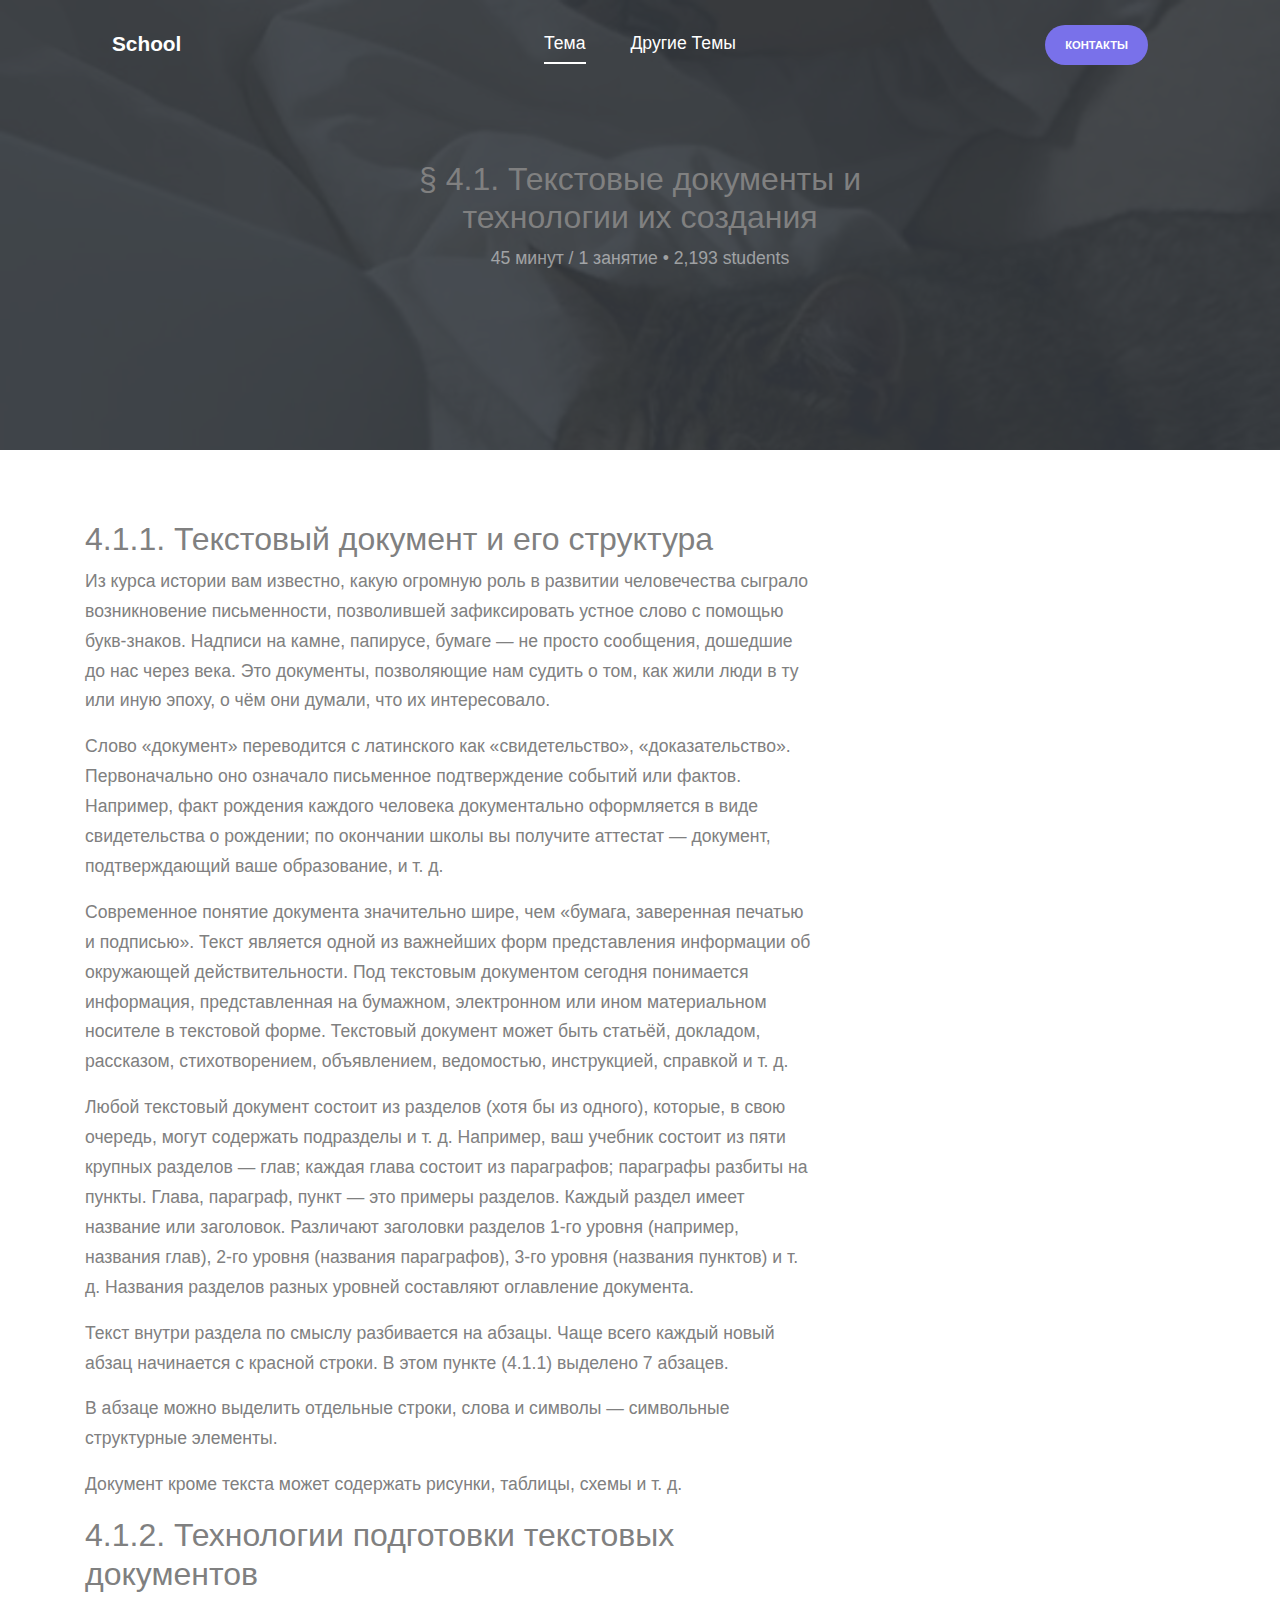
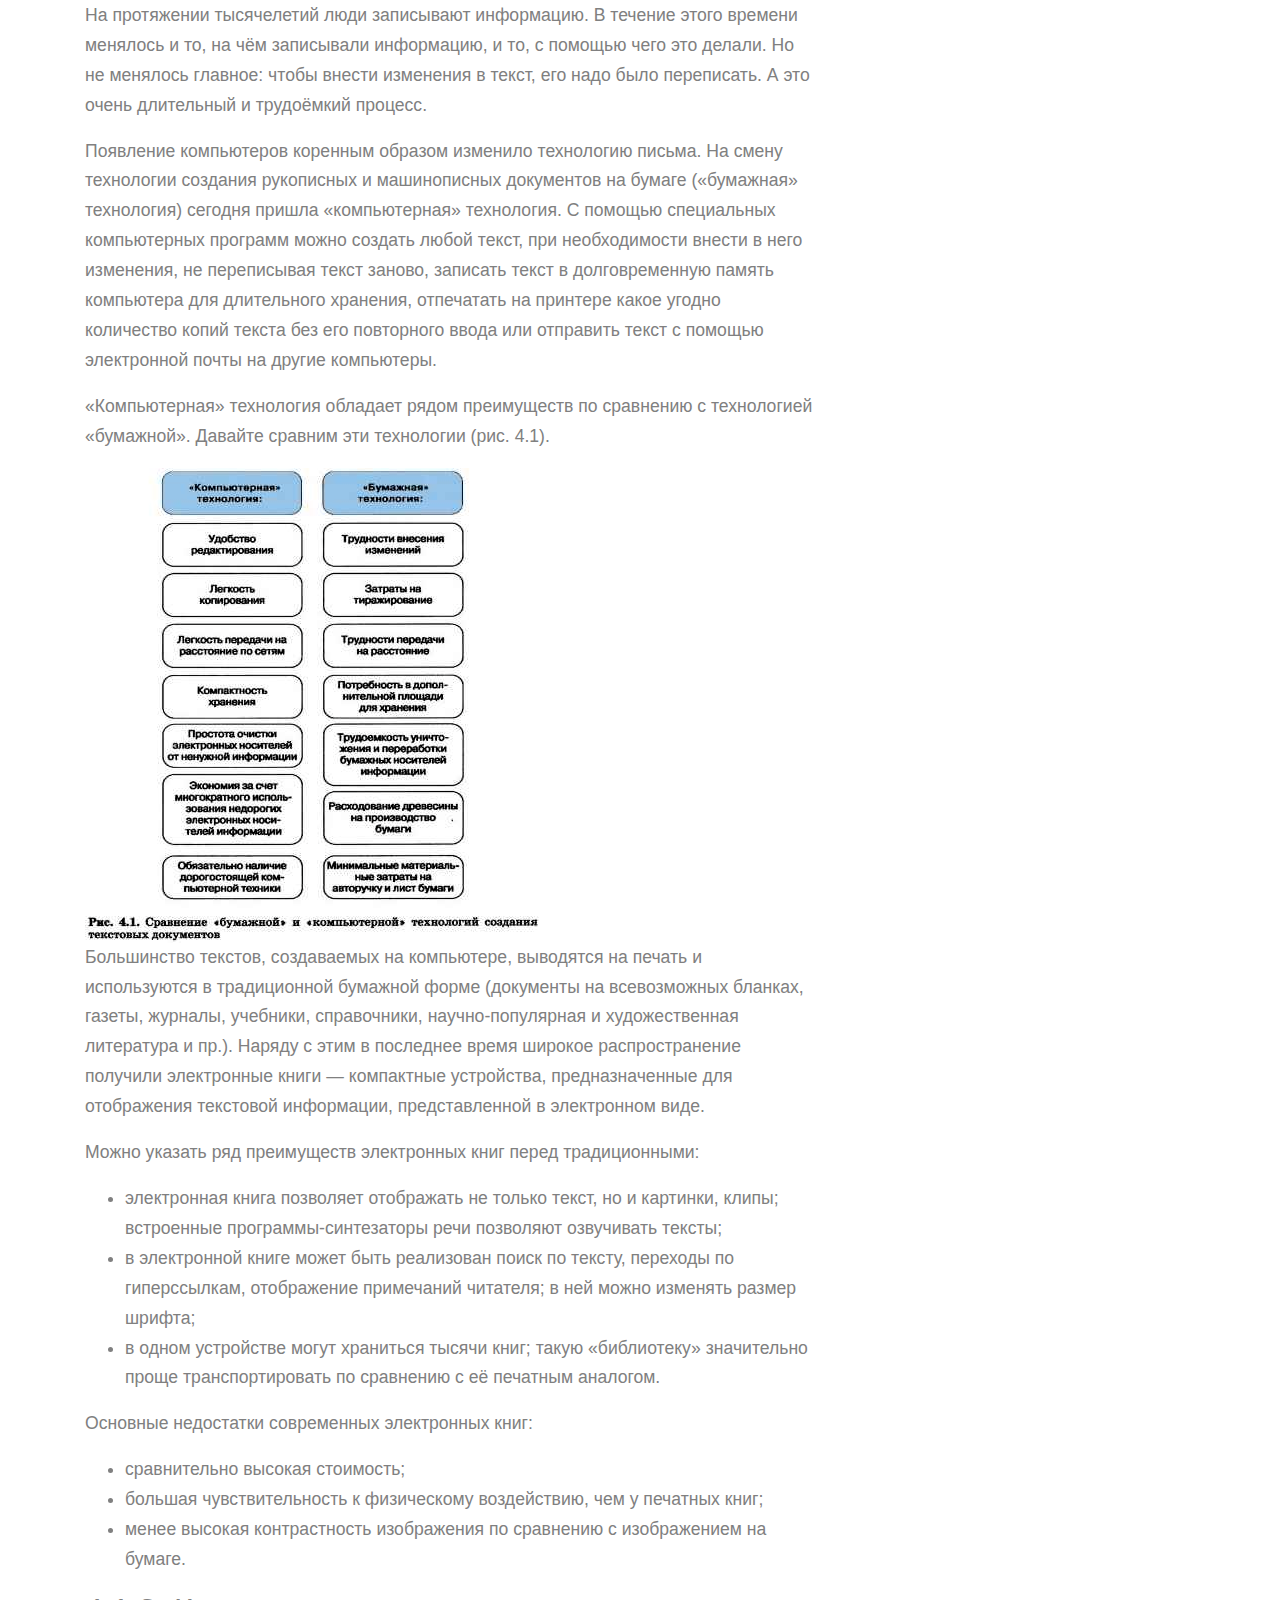
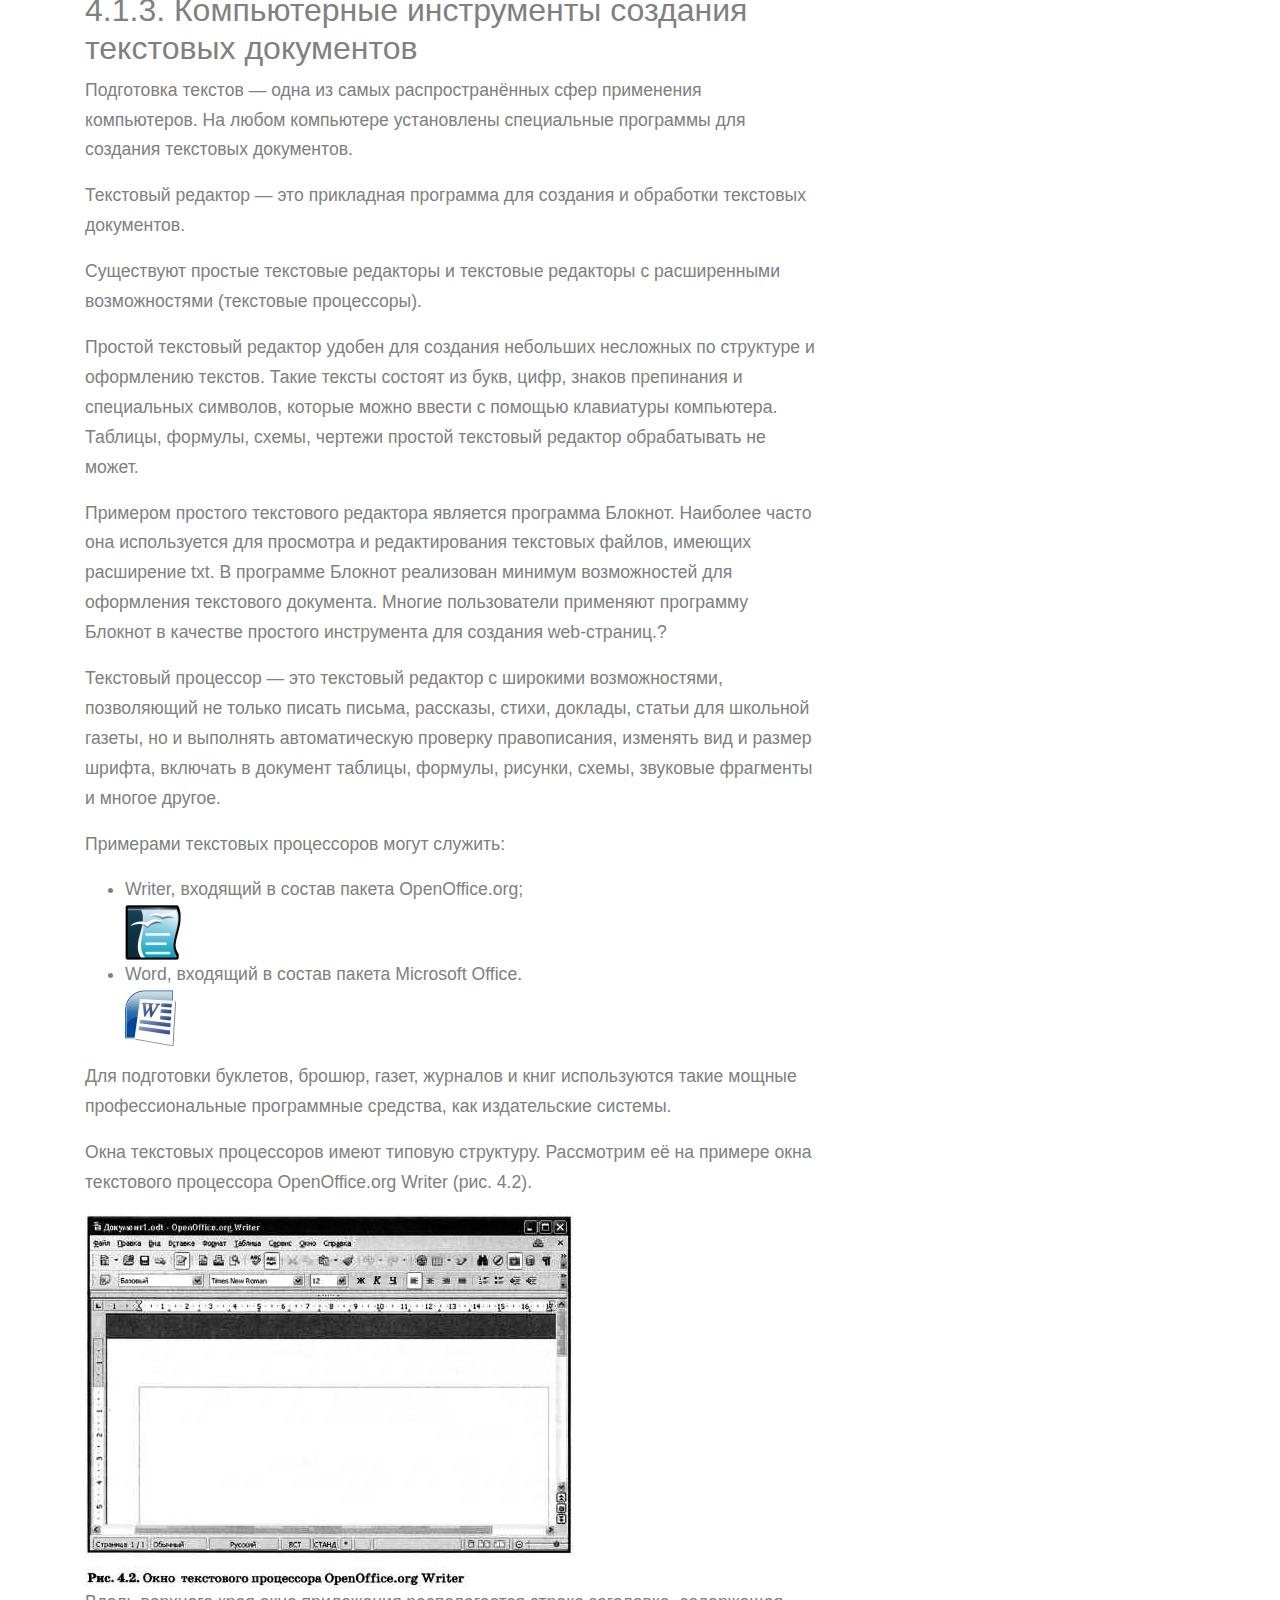
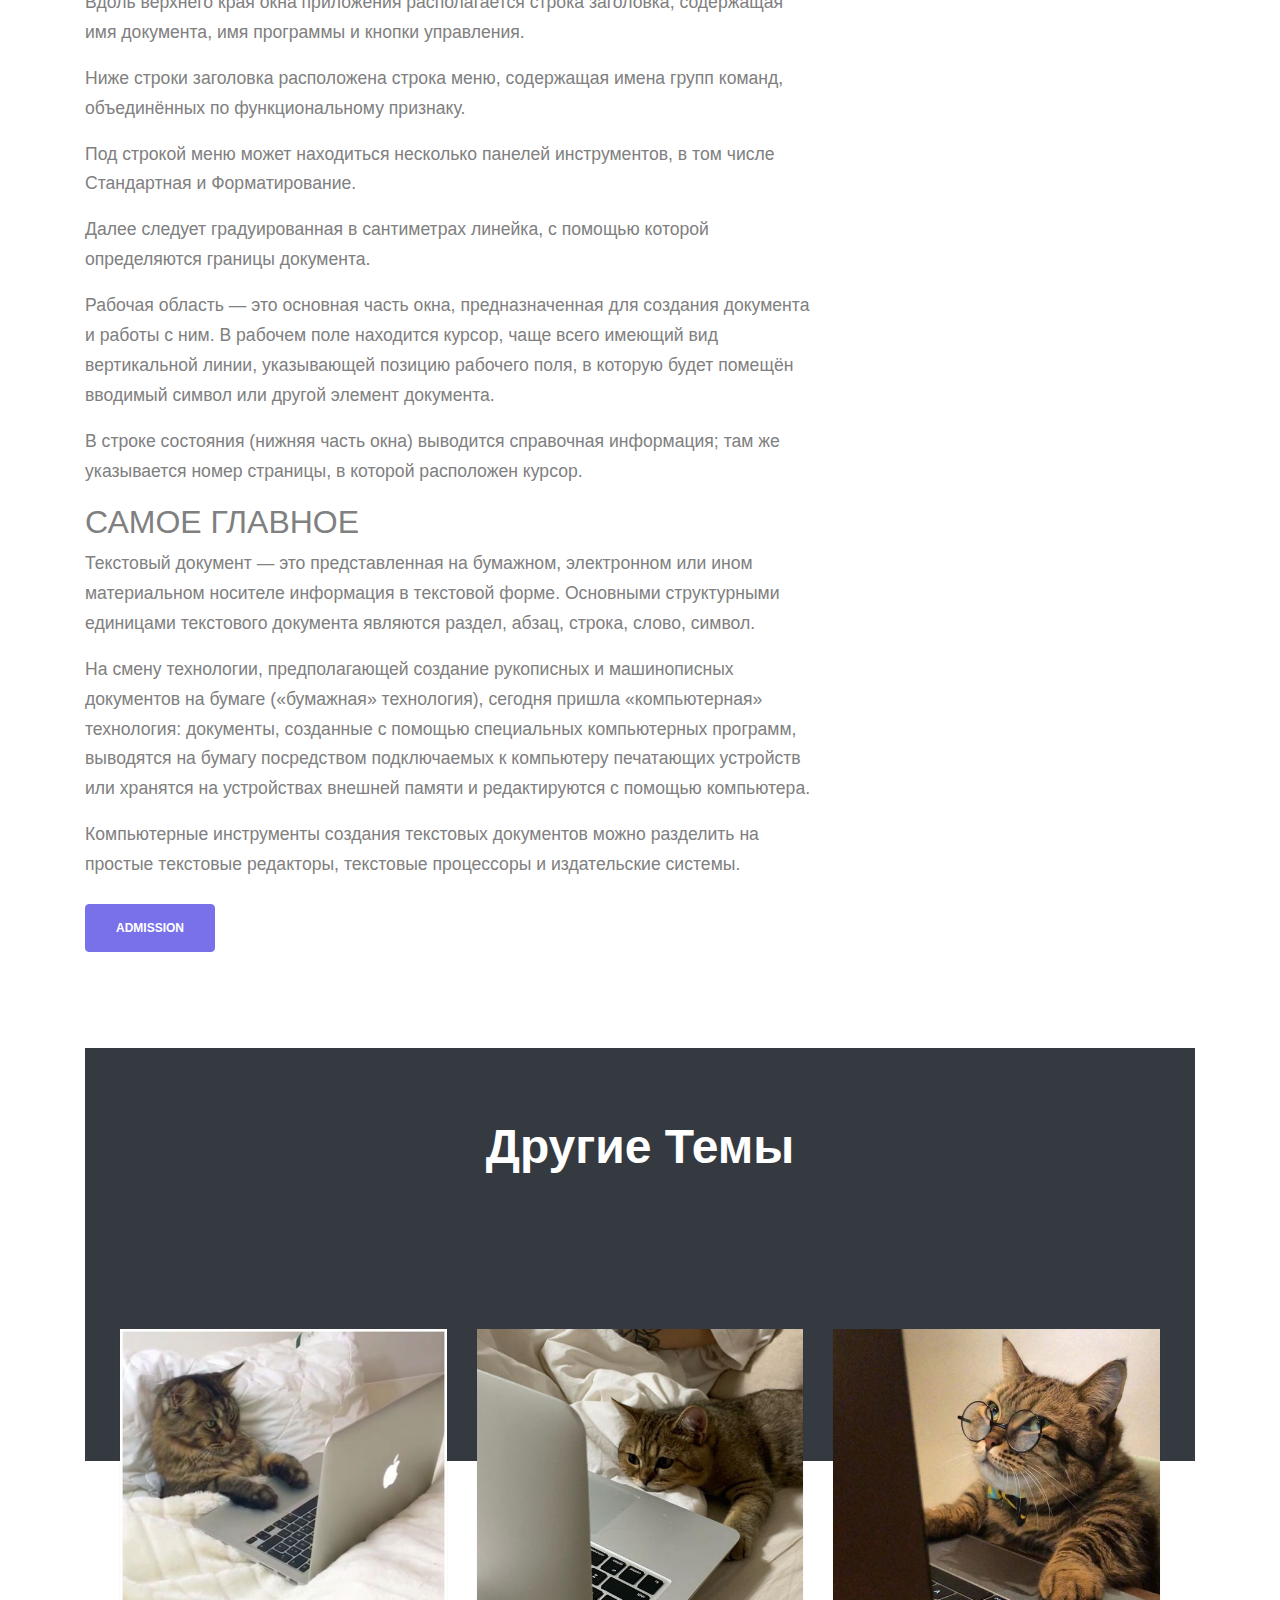
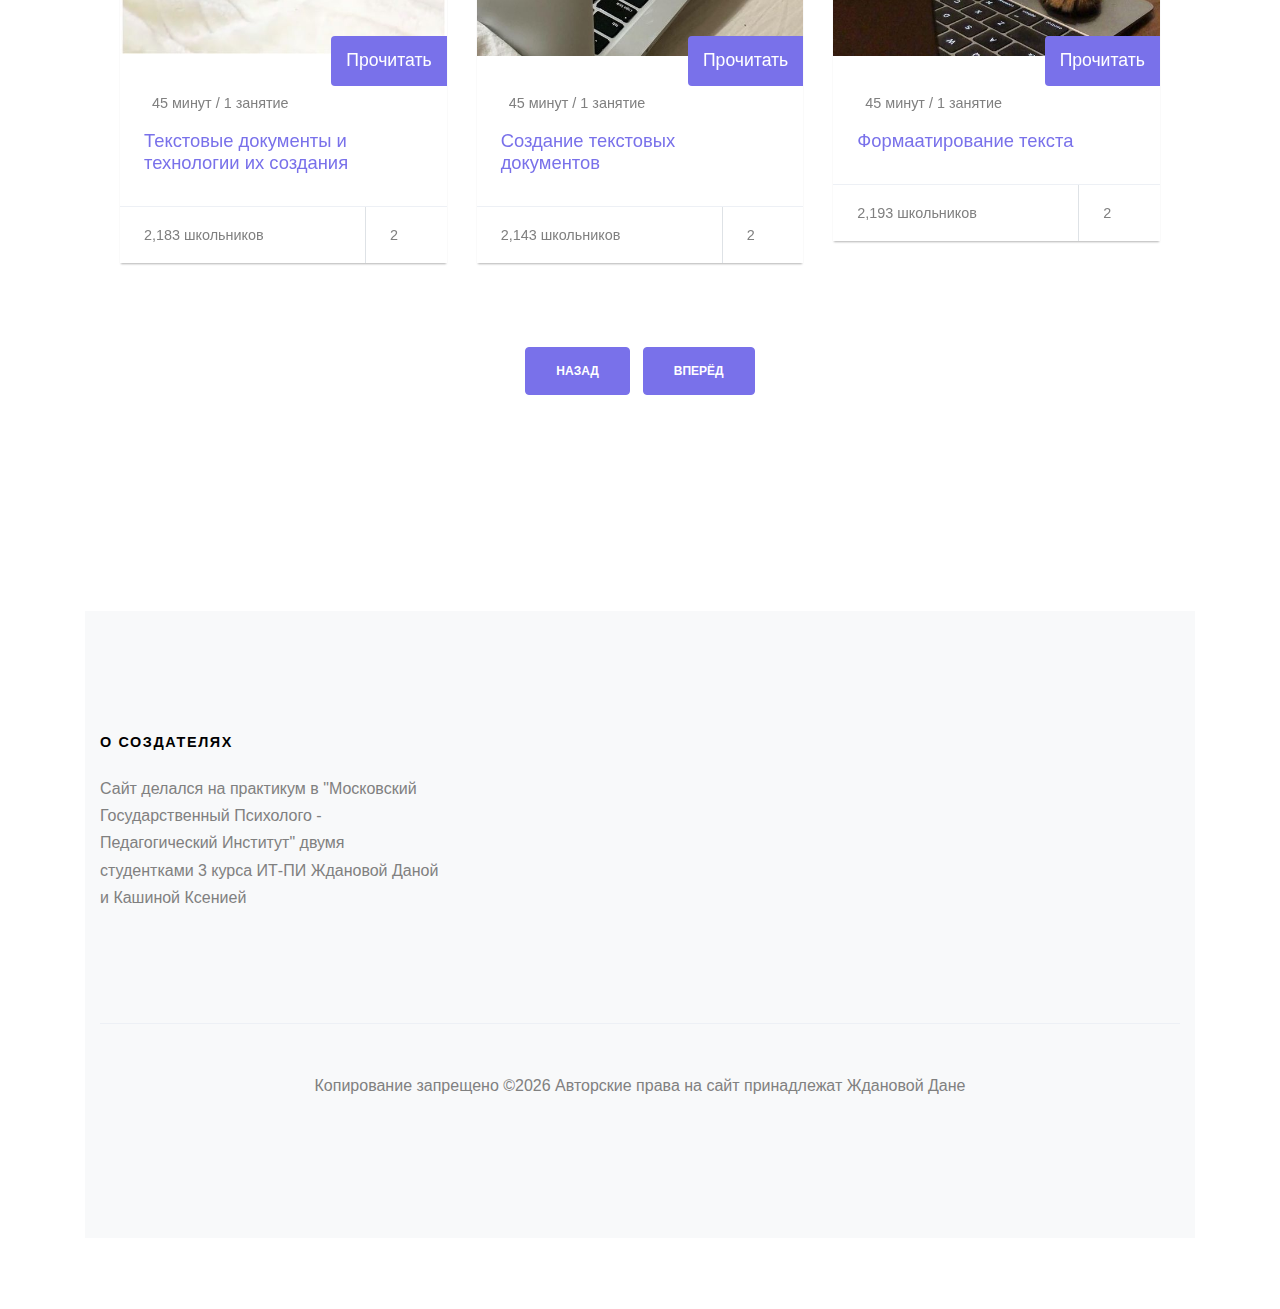
==== course-single.html @ 02b3382f "jsj" ====
<!DOCTYPE html>
<html lang="en">
  <head>
    <title>OneSchool &mdash; Website by Colorlib</title>
    <meta charset="utf-8">
    <meta name="viewport" content="width=device-width, initial-scale=1, shrink-to-fit=no">
    
    
    <!-- <link href="https://fonts.googleapis.com/css?family=Muli:300,400,700,900" rel="stylesheet"> -->
    <link rel="stylesheet" href="fonts/icomoon/style.css">

    <link rel="stylesheet" href="css/bootstrap.min.css">
    <link rel="stylesheet" href="css/jquery-ui.css">
    <link rel="stylesheet" href="css/owl.carousel.min.css">
    <link rel="stylesheet" href="css/owl.theme.default.min.css">
    <link rel="stylesheet" href="css/owl.theme.default.min.css">

    <link rel="stylesheet" href="css/jquery.fancybox.min.css">

    <link rel="stylesheet" href="css/bootstrap-datepicker.css">

    <link rel="stylesheet" href="fonts/flaticon/font/flaticon.css">

    <link rel="stylesheet" href="css/aos.css">

    <link rel="stylesheet" href="css/style.css">
    
  </head>
  <body data-spy="scroll" data-target=".site-navbar-target" data-offset="300">
  
  <div class="site-wrap">

    <div class="site-mobile-menu site-navbar-target">
      <div class="site-mobile-menu-header">
        <div class="site-mobile-menu-close mt-3">
          <span class="icon-close2 js-menu-toggle"></span>
        </div>
      </div>
      <div class="site-mobile-menu-body"></div>
    </div>
   
    
    <header class="site-navbar py-4 js-sticky-header site-navbar-target" role="banner">
      
      <div class="container-fluid">
        <div class="d-flex align-items-center">
          <div class="site-logo mr-auto w-25"><a href="index.html">School</a></div>

          <div class="mx-auto text-center">
            <nav class="site-navigation position-relative text-right" role="navigation">
              <ul class="site-menu main-menu js-clone-nav mx-auto d-none d-lg-block  m-0 p-0">
                <li><a href="#home-section" class="nav-link">Тема</a></li>
                <li><a href="#courses-section" class="nav-link">Другие Темы</a></li>
              </ul>
            </nav>
          </div>

          <div class="ml-auto w-25">
            <nav class="site-navigation position-relative text-right" role="navigation">
              <ul class="site-menu main-menu site-menu-dark js-clone-nav mr-auto d-none d-lg-block m-0 p-0">
                <li class="cta"><a href="#contact-section" class="nav-link"><span>Контакты</span></a></li>
              </ul>
            </nav>
            <a href="#" class="d-inline-block d-lg-none site-menu-toggle js-menu-toggle text-black float-right"><span class="icon-menu h3"></span></a>
          </div>
        </div>
      </div>
      
    </header>

    <div class="intro-section single-cover" id="home-section">
      
      <div class="slide-1 " style="background-image: url('images/img_2.jpg');" data-stellar-background-ratio="0.5">
        <div class="container">
          <div class="row align-items-center">
            <div class="col-12">
              <div class="row justify-content-center align-items-center text-center">
                <div class="col-lg-6">
                  <h2 data-aos="fade-up" data-aos-delay="0">§ 4.1. Текстовые документы и технологии их создания</h2>
                  <p data-aos="fade-up" data-aos-delay="100">45 минут / 1 занятие &bullet; 2,193 students</p>
                </div>

                
              </div>
            </div>
            
          </div>
        </div>
      </div>
    </div>
    
    <div class="site-section">
      <div class="container">
        <div class="row">
          <div class="col-lg-8 mb-5">

            <div class="mb-5">
              <h2 data-aos="fade-up" data-aos-delay="0">4.1.1. Текстовый документ и его структура</h2>
              <p>Из курса истории вам известно, какую огромную роль в развитии человечества сыграло возникновение письменности, позволившей зафиксировать устное слово с помощью букв-знаков. Надписи на камне, папирусе, бумаге — не просто сообщения, дошедшие до нас через века. Это документы, позволяющие нам судить о том, как жили люди в ту или иную эпоху, о чём они думали, что их интересовало.</p>
              <p>Слово «документ» переводится с латинского как «свидетельство», «доказательство». Первоначально оно означало письменное подтверждение событий или фактов. Например, факт рождения каждого человека документально оформляется в виде свидетельства о рождении; по окончании школы вы получите аттестат — документ, подтверждающий ваше образование, и т. д.</p>
              <p>Современное понятие документа значительно шире, чем «бумага, заверенная печатью и подписью». Текст является одной из важнейших форм представления информации об окружающей действительности. Под текстовым документом сегодня понимается информация, представленная на бумажном, электронном или ином материальном носителе в текстовой форме. Текстовый документ может быть статьёй, докладом, рассказом, стихотворением, объявлением, ведомостью, инструкцией, справкой и т. д.</p>
              <p>Любой текстовый документ состоит из разделов (хотя бы из одного), которые, в свою очередь, могут содержать подразделы и т. д. Например, ваш учебник состоит из пяти крупных разделов — глав; каждая глава состоит из параграфов; параграфы разбиты на пункты. Глава, параграф, пункт — это примеры разделов. Каждый раздел имеет название или заголовок. Различают заголовки разделов 1-го уровня (например, названия глав), 2-го уровня (названия параграфов), 3-го уровня (названия пунктов) и т. д. Названия разделов разных уровней составляют оглавление документа.</p>
              <p>Текст внутри раздела по смыслу разбивается на абзацы. Чаще всего каждый новый абзац начинается с красной строки. В этом пункте (4.1.1) выделено 7 абзацев.</p>
              <p>В абзаце можно выделить отдельные строки, слова и символы — символьные структурные элементы.</p>
              <p>Документ кроме текста может содержать рисунки, таблицы, схемы и т. д.</p>
              <h2 data-aos="fade-up" data-aos-delay="0">4.1.2. Технологии подготовки текстовых документов</h2>
              <p>На протяжении тысячелетий люди записывают информацию. В течение этого времени менялось и то, на чём записывали информацию, и то, с помощью чего это делали. Но не менялось главное: чтобы внести изменения в текст, его надо было переписать. А это очень длительный и трудоёмкий процесс.</p>
              <p>Появление компьютеров коренным образом изменило технологию письма. На смену технологии создания рукописных и машинописных документов на бумаге («бумажная» технология) сегодня пришла «компьютерная» технология. С помощью специальных компьютерных программ можно создать любой текст, при необходимости внести в него изменения, не переписывая текст заново, записать текст в долговременную память компьютера для длительного хранения, отпечатать на принтере какое угодно количество копий текста без его повторного ввода или отправить текст с помощью электронной почты на другие компьютеры.</p>
              <p>«Компьютерная» технология обладает рядом преимуществ по сравнению с технологией «бумажной». Давайте сравним эти технологии (рис. 4.1).</p>
              <img src="images/table.png" alt="Таблица">
              <p>Большинство текстов, создаваемых на компьютере, выводятся на печать и используются в традиционной бумажной форме (документы на всевозможных бланках, газеты, журналы, учебники, справочники, научно-популярная и художественная литература и пр.). Наряду с этим в последнее время широкое распространение получили электронные книги — компактные устройства, предназначенные для отображения текстовой информации, представленной в электронном виде.</p>
              <p>Можно указать ряд преимуществ электронных книг перед традиционными:</p>

              <ul>
                <li>электронная книга позволяет отображать не только текст, но и картинки, клипы; встроенные программы-синтезаторы речи позволяют озвучивать тексты;</li>
                <li>в электронной книге может быть реализован поиск по тексту, переходы по гиперссылкам, отображение примечаний читателя; в ней можно изменять размер шрифта;</li>
                <li>в одном устройстве могут храниться тысячи книг; такую «библиотеку» значительно проще транспортировать по сравнению с её печатным аналогом.</li>
              </ul>
              <p>Основные недостатки современных электронных книг:</p>

              <ul>
                <li>сравнительно высокая стоимость;</li>
                <li>большая чувствительность к физическому воздействию, чем у печатных книг;</li>
                <li>менее высокая контрастность изображения по сравнению с изображением на бумаге.</li>
              </ul>
              <h2 data-aos="fade-up" data-aos-delay="0">4.1.3. Компьютерные инструменты создания текстовых документов</h2>
              <p>Подготовка текстов — одна из самых распространённых сфер применения компьютеров. На любом компьютере установлены специальные программы для создания текстовых документов.</p>
              <p>Текстовый редактор — это прикладная программа для создания и обработки текстовых документов.</p>
              <p>Существуют простые текстовые редакторы и текстовые редакторы с расширенными возможностями (текстовые процессоры).</p>
              <p>Простой текстовый редактор удобен для создания небольших несложных по структуре и оформлению текстов. Такие тексты состоят из букв, цифр, знаков препинания и специальных символов, которые можно ввести с помощью клавиатуры компьютера. Таблицы, формулы, схемы, чертежи простой текстовый редактор обрабатывать не может.</p>
              <p>Примером простого текстового редактора является программа Блокнот. Наиболее часто она используется для просмотра и редактирования текстовых файлов, имеющих расширение txt. В программе Блокнот реализован минимум возможностей для оформления текстового документа. Многие пользователи применяют программу Блокнот в качестве простого инструмента для создания web-страниц.?</p>
              <p>Текстовый процессор — это текстовый редактор с широкими возможностями, позволяющий не только писать письма, рассказы, стихи, доклады, статьи для школьной газеты, но и выполнять автоматическую проверку правописания, изменять вид и размер шрифта, включать в документ таблицы, формулы, рисунки, схемы, звуковые фрагменты и многое другое.</p>

              <p>Примерами текстовых процессоров могут служить:</p>
              <ul>
                <li> Writer, входящий в состав пакета OpenOffice.org;</li>
                <img src="images/bird..png" alt="Ласточки">
                <li>Word, входящий в состав пакета Microsoft Office.</li>
                <img src="images/word.png" alt="Word">
              </ul>
              <p>Для подготовки буклетов, брошюр, газет, журналов и книг используются такие мощные профессиональные программные средства, как издательские системы.</p>
              <p>Окна текстовых процессоров имеют типовую структуру. Рассмотрим её на примере окна текстового процессора OpenOffice.org Writer (рис. 4.2).</p>
              <img src="images/window.png" alt="Окно">
              <p>Вдоль верхнего края окна приложения располагается строка заголовка, содержащая имя документа, имя программы и кнопки управления.</p>
              <p>Ниже строки заголовка расположена строка меню, содержащая имена групп команд, объединённых по функциональному признаку.</p>
              <p>Под строкой меню может находиться несколько панелей инструментов, в том числе Стандартная и Форматирование.</p>
              <p>Далее следует градуированная в сантиметрах линейка, с помощью которой определяются границы документа.</p>
              <p>Рабочая область — это основная часть окна, предназначенная для создания документа и работы с ним. В рабочем поле находится курсор, чаще всего имеющий вид вертикальной линии, указывающей позицию рабочего поля, в которую будет помещён вводимый символ или другой элемент документа.</p>
              <p>В строке состояния (нижняя часть окна) выводится справочная информация; там же указывается номер страницы, в которой расположен курсор.</p>

              <h2>САМОЕ ГЛАВНОЕ</h2>
              <p>Текстовый документ — это представленная на бумажном, электронном или ином материальном носителе информация в текстовой форме. Основными структурными единицами текстового документа являются раздел, абзац, строка, слово, символ.</p>
              <p>На смену технологии, предполагающей создание рукописных и машинописных документов на бумаге («бумажная» технология), сегодня пришла «компьютерная» технология: документы, созданные с помощью специальных компьютерных программ, выводятся на бумагу посредством подключаемых к компьютеру печатающих устройств или хранятся на устройствах внешней памяти и редактируются с помощью компьютера.</p>
              <p>Компьютерные инструменты создания текстовых документов можно разделить на простые текстовые редакторы, текстовые процессоры и издательские системы.</p>








            



            
            
              <p class="mt-4"><a href="#" class="btn btn-primary">Admission</a></p>
            </div>
      </div>
    </div>

    <div class="site-section courses-title bg-dark" id="courses-section">
      <div class="container">
        <div class="row mb-5 justify-content-center">
          <div class="col-lg-7 text-center" data-aos="fade-up" data-aos-delay="">
            <h2 class="section-title">Другие Темы</h2>
            
          </div>
        </div>
      </div>
    </div>
    <div class="site-section courses-entry-wrap"  data-aos="fade" data-aos-delay="100">
      <div class="container">
        <div class="row">

          <div class="owl-carousel col-12 nonloop-block-14">

            <div class="course bg-white h-100 align-self-stretch">
              <figure class="m-0">
                <a href="course-single.html"><img src="images/img_1.jpg" alt="Image" class="img-fluid"></a>
              </figure>
              <div class="course-inner-text py-4 px-4">
                <span class="course-price">Прочитать</span>
                <div class="meta"><span class="icon-clock-o"></span>45 минут / 1 занятие</div>
                <h3><a href="#">Текстовые документы и технологии их создания</a></h3>
              </div>
              <div class="d-flex border-top stats">
                <div class="py-3 px-4"><span class="icon-users"></span> 2,183 школьников</div>
                <div class="py-3 px-4 w-25 ml-auto border-left"><span class="icon-chat"></span> 2</div>
              </div>
            </div>

            <div class="course bg-white h-100 align-self-stretch">
              <figure class="m-0">
                <a href="course-single.html"><img src="images/img_2.jpg" alt="Image" class="img-fluid"></a>
              </figure>
              <div class="course-inner-text py-4 px-4">
                <span class="course-price">Прочитать</span>
                <div class="meta"><span class="icon-clock-o"></span>45 минут / 1 занятие</div>
                <h3><a href="#">Создание текстовых документов</a></h3>
              </div>
              <div class="d-flex border-top stats">
                <div class="py-3 px-4"><span class="icon-users"></span> 2,143 школьников</div>
                <div class="py-3 px-4 w-25 ml-auto border-left"><span class="icon-chat"></span> 2</div>
              </div>
            </div>

            <div class="course bg-white h-100 align-self-stretch">
              <figure class="m-0">
                <a href="course-single.html"><img src="images/img_3.jpg" alt="Image" class="img-fluid"></a>
              </figure>
              <div class="course-inner-text py-4 px-4">
                <span class="course-price">Прочитать</span>
                <div class="meta"><span class="icon-clock-o"></span>45 минут / 1 занятие</div>
                <h3><a href="#">Формаатирование текста</a></h3>
              </div>
              <div class="d-flex border-top stats">
                <div class="py-3 px-4"><span class="icon-users"></span> 2,193 школьников</div>
                <div class="py-3 px-4 w-25 ml-auto border-left"><span class="icon-chat"></span> 2</div>
              </div>
            </div>



            <div class="course bg-white h-100 align-self-stretch">
              <figure class="m-0">
                <a href="course-single.html"><img src="images/img_4.jpg" alt="Image" class="img-fluid"></a>
              </figure>
              <div class="course-inner-text py-4 px-4">
                <span class="course-price">Прочитать</span>
                <div class="meta"><span class="icon-clock-o"></span>45 минут / 1 занятие</div>
                <h3><a href="#">Визуализация информации в теккстовых документах</a></h3>
              </div>
              <div class="d-flex border-top stats">
                <div class="py-3 px-4"><span class="icon-users"></span> 2,093 школьников</div>
                <div class="py-3 px-4 w-25 ml-auto border-left"><span class="icon-chat"></span> 2</div>
              </div>
            </div>

            <div class="course bg-white h-100 align-self-stretch">
              <figure class="m-0">
                <a href="course-single.html"><img src="images/img_5.jpg" alt="Image" class="img-fluid"></a>
              </figure>
              <div class="course-inner-text py-4 px-4">
                <span class="course-price">Прочитать</span>
                <div class="meta"><span class="icon-clock-o"></span>45 минут / 1 занятие</div>
                <h3><a href="#">Инструменты распознования текстов</a></h3>
              </div>
              <div class="d-flex border-top stats">
                <div class="py-3 px-4"><span class="icon-users"></span> 2,002 школьников</div>
                <div class="py-3 px-4 w-25 ml-auto border-left"><span class="icon-chat"></span> 2</div>
              </div>
            </div>

            <div class="course bg-white h-100 align-self-stretch">
              <figure class="m-0">
                <a href="course-single.html"><img src="images/img_6.jpg" alt="Image" class="img-fluid"></a>
              </figure>
              <div class="course-inner-text py-4 px-4">
                <span class="course-price">Прочитать</span>
                <div class="meta"><span class="icon-clock-o"></span>45 минут / 1 занятие</div>
                <h3><a href="#">Оценка качественных параметров текст. документов</a></h3>
              </div>
              <div class="d-flex border-top stats">
                <div class="py-3 px-4"><span class="icon-users"></span> 1,567 школьников</div>
                <div class="py-3 px-4 w-25 ml-auto border-left"><span class="icon-chat"></span> 2</div>
              </div>
            </div>

          </div>

         

        </div>
        <div class="row justify-content-center">
          <div class="col-7 text-center">
            <button class="customPrevBtn btn btn-primary m-1">Назад</button>
            <button class="customNextBtn btn btn-primary m-1">Вперёд</button>
          </div>
        </div>
      </div>
    </div>


    <div class="site-section" id="programs-section">
      <div class="container">
      </div>
    </div>
     
    <footer class="footer-section bg-light">
      <div class="container">
        <div class="row">
          <div class="col-md-4">
            <h3>О создателях</h3>
            <p> Сайт делался на практикум в "Московский Государственный Психолого - Педагогический Институт" двумя студентками 3 курса ИТ-ПИ Ждановой Даной и Кашиной Ксенией</p>
          </div>

        </div>

        <div class="row pt-5 mt-5 text-center">
          <div class="col-md-12">
            <div class="border-top pt-5">
            <p>
        <!-- Link back to Colorlib can't be removed. Template is licensed under CC BY 3.0. -->
        Копирование запрещено &copy;<script>document.write(new Date().getFullYear());</script> Авторские права на сайт принадлежат Ждановой Дане<i class="icon-heart" aria-hidden="true"></i>
        <!-- Link back to Colorlib can't be removed. Template is licensed under CC BY 3.0. -->
      </p>
            </div>
          </div>
          
        </div>
      </div>
    </footer>

  
    
  </div> <!-- .site-wrap -->

  <script src="js/jquery-3.3.1.min.js"></script>
  <script src="js/jquery-migrate-3.0.1.min.js"></script>
  <script src="js/jquery-ui.js"></script>
  <script src="js/popper.min.js"></script>
  <script src="js/bootstrap.min.js"></script>
  <script src="js/owl.carousel.min.js"></script>
  <script src="js/jquery.stellar.min.js"></script>
  <script src="js/jquery.countdown.min.js"></script>
  <script src="js/bootstrap-datepicker.min.js"></script>
  <script src="js/jquery.easing.1.3.js"></script>
  <script src="js/aos.js"></script>
  <script src="js/jquery.fancybox.min.js"></script>
  <script src="js/jquery.sticky.js"></script>

  
  <script src="js/main.js"></script>
    
  </body>
</html>
---- css/style.css ----
/* Base */
body {
  line-height: 1.7;
  color: gray;
  font-weight: 300;
  font-size: 1.1rem; }

::-moz-selection {
  background: #000;
  color: #fff; }

::selection {
  background: #000;
  color: #fff; }

a {
  -webkit-transition: .3s all ease;
  -o-transition: .3s all ease;
  transition: .3s all ease; }
  a:hover {
    text-decoration: none; }

h1, h2, h3, h4, h5,
.h1, .h2, .h3, .h4, .h5 {
  font-family: "Muli", -apple-system, BlinkMacSystemFont, "Segoe UI", Roboto, "Helvetica Neue", Arial, sans-serif, "Apple Color Emoji", "Segoe UI Emoji", "Segoe UI Symbol", "Noto Color Emoji"; }

.border-2 {
  border-width: 2px; }

.text-black {
  color: #000 !important; }

.bg-black {
  background: #000 !important; }

.color-black-opacity-5 {
  color: rgba(0, 0, 0, 0.5); }

.color-white-opacity-5 {
  color: rgba(255, 255, 255, 0.5); }

.site-wrap:before {
  display: none;
  -webkit-transition: .3s all ease-in-out;
  -o-transition: .3s all ease-in-out;
  transition: .3s all ease-in-out;
  background: rgba(0, 0, 0, 0.6);
  content: "";
  position: absolute;
  z-index: 2000;
  top: 0;
  left: 0;
  right: 0;
  bottom: 0;
  opacity: 0;
  visibility: hidden; }

.offcanvas-menu .site-wrap {
  height: 100%;
  width: 100%;
  z-index: 2; }
  .offcanvas-menu .site-wrap:before {
    opacity: 1;
    visibility: visible; }

.btn {
  text-transform: uppercase;
  font-size: 12px;
  font-weight: 900;
  padding: 14px 30px; }
  .btn:hover, .btn:active, .btn:focus {
    outline: none;
    -webkit-box-shadow: none !important;
    box-shadow: none !important; }
  .btn.btn-black {
    border-width: 2px;
    border-color: #000;
    background: #000;
    color: #fff; }
    .btn.btn-black:hover {
      color: #000;
      background-color: transparent; }
    .btn.btn-black.btn-outline-black {
      color: #000;
      background-color: transparent; }
      .btn.btn-black.btn-outline-black:hover {
        border-color: #000;
        background: #000;
        color: #fff; }
  .btn.btn-white {
    border-width: 2px;
    border-color: #fff;
    background: #fff;
    color: #000; }
    .btn.btn-white:hover {
      color: #fff;
      background-color: transparent; }
    .btn.btn-white.btn-outline-white {
      color: #fff;
      background-color: transparent; }
      .btn.btn-white.btn-outline-white:hover {
        border-color: #fff;
        background: #fff;
        color: #000; }
  .btn.btn-pill {
    border-radius: 30px; }

.line-height-1 {
  line-height: 1 !important; }

.bg-black {
  background: #000; }

.form-control {
  height: 48px;
  font-family: "Muli", -apple-system, BlinkMacSystemFont, "Segoe UI", Roboto, "Helvetica Neue", Arial, sans-serif, "Apple Color Emoji", "Segoe UI Emoji", "Segoe UI Symbol", "Noto Color Emoji"; }
  .form-control:active, .form-control:focus {
    border-color: #7971ea; }
  .form-control:hover, .form-control:active, .form-control:focus {
    -webkit-box-shadow: none !important;
    box-shadow: none !important; }

.site-section {
  padding: 2.5em 0; }
  @media (min-width: 768px) {
    .site-section {
      padding: 5em 0; } }
  .site-section.site-section-sm {
    padding: 4em 0; }

.site-section-heading {
  padding-bottom: 20px;
  margin-bottom: 0px;
  position: relative;
  font-size: 2.5rem; }
  @media (min-width: 768px) {
    .site-section-heading {
      font-size: 3rem; } }

.border-top {
  border-top: 1px solid #edf0f5 !important; }

.site-footer {
  padding: 4em 0;
  background: #333333; }
  @media (min-width: 768px) {
    .site-footer {
      padding: 8em 0; } }
  .site-footer .border-top {
    border-top: 1px solid rgba(255, 255, 255, 0.1) !important; }
  .site-footer p {
    color: #737373; }
  .site-footer h2, .site-footer h3, .site-footer h4, .site-footer h5 {
    color: #000; }
  .site-footer a {
    color: #999999; }
    .site-footer a:hover {
      color: black; }
  .site-footer ul li {
    margin-bottom: 10px; }
  .site-footer .footer-heading {
    font-size: 16px;
    color: #000;
    text-transform: uppercase;
    font-weight: 900; }

.bg-text-line {
  display: inline;
  background: #000;
  -webkit-box-shadow: 20px 0 0 #000, -20px 0 0 #000;
  box-shadow: 20px 0 0 #000, -20px 0 0 #000; }

.text-white-opacity-05 {
  color: rgba(255, 255, 255, 0.5); }

.text-black-opacity-05 {
  color: rgba(0, 0, 0, 0.5); }

.hover-bg-enlarge {
  overflow: hidden;
  position: relative; }
  @media (max-width: 991.98px) {
    .hover-bg-enlarge {
      height: auto !important; } }
  .hover-bg-enlarge > div {
    -webkit-transform: scale(1);
    -ms-transform: scale(1);
    transform: scale(1);
    -webkit-transition: .8s all ease-in-out;
    -o-transition: .8s all ease-in-out;
    transition: .8s all ease-in-out; }
  .hover-bg-enlarge:hover > div, .hover-bg-enlarge:focus > div, .hover-bg-enlarge:active > div {
    -webkit-transform: scale(1.2);
    -ms-transform: scale(1.2);
    transform: scale(1.2); }
  @media (max-width: 991.98px) {
    .hover-bg-enlarge .bg-image-md-height {
      height: 300px !important; } }

.bg-image-2 {
  background-attachment: fixed;
  background-repeat: no-repeat;
  background-size: cover;
  background-position: center center; }

.bg-image {
  background-size: cover;
  background-position: center center;
  background-repeat: no-repeat;
  background-attachment: fixed; }
  .bg-image.overlay {
    position: relative; }
    .bg-image.overlay:after {
      position: absolute;
      content: "";
      top: 0;
      left: 0;
      right: 0;
      bottom: 0;
      z-index: 0;
      width: 100%;
      background: rgba(0, 0, 0, 0.7); }
  .bg-image > .container {
    position: relative;
    z-index: 1; }

@media (max-width: 991.98px) {
  .img-md-fluid {
    max-width: 100%; } }

@media (max-width: 991.98px) {
  .display-1, .display-3 {
    font-size: 3rem; } }

.play-single-big {
  width: 90px;
  height: 90px;
  display: inline-block;
  border: 2px solid #fff;
  color: #fff !important;
  border-radius: 50%;
  position: relative;
  -webkit-transition: .3s all ease-in-out;
  -o-transition: .3s all ease-in-out;
  transition: .3s all ease-in-out; }
  .play-single-big > span {
    font-size: 50px;
    position: absolute;
    top: 50%;
    left: 50%;
    -webkit-transform: translate(-40%, -50%);
    -ms-transform: translate(-40%, -50%);
    transform: translate(-40%, -50%); }
  .play-single-big:hover {
    width: 120px;
    height: 120px; }

.overlap-to-top {
  margin-top: -150px; }

.ul-check {
  margin-bottom: 50px; }
  .ul-check li {
    position: relative;
    padding-left: 35px;
    margin-bottom: 15px;
    line-height: 1.5; }
    .ul-check li:before {
      left: 0;
      font-size: 20px;
      top: -.3rem;
      font-family: "icomoon";
      content: "\e5ca";
      position: absolute; }
  .ul-check.white li:before {
    color: #fff; }
  .ul-check.success li:before {
    color: #8bc34a; }
  .ul-check.primary li:before {
    color: #7971ea; }

.select-wrap, .wrap-icon {
  position: relative; }
  .select-wrap .icon, .wrap-icon .icon {
    position: absolute;
    right: 10px;
    top: 50%;
    -webkit-transform: translateY(-50%);
    -ms-transform: translateY(-50%);
    transform: translateY(-50%);
    font-size: 22px; }
  .select-wrap select, .wrap-icon select {
    -webkit-appearance: none;
    -moz-appearance: none;
    appearance: none;
    width: 100%; }

/* Navbar */
.site-logo {
  position: relative;
  font-weight: 900;
  font-size: 1.3rem; }
  .site-logo a {
    color: #fff; }

.site-navbar {
  margin-bottom: 0px;
  z-index: 1999;
  position: absolute;
  width: 100%; }
  .site-navbar .container-fluid {
    padding-left: 7rem;
    padding-right: 7rem; }
    @media (max-width: 1199.98px) {
      .site-navbar .container-fluid {
        padding-left: 15px;
        padding-right: 15px; } }
  .site-navbar .site-navigation.border-bottom {
    border-bottom: 1px solid #f3f3f4 !important; }
  .site-navbar .site-navigation .site-menu {
    margin-bottom: 0; }
    .site-navbar .site-navigation .site-menu .active {
      color: #ff0084;
      display: inline-block;
      padding: 5px 20px; }
    .site-navbar .site-navigation .site-menu a {
      text-decoration: none !important;
      display: inline-block; }
    .site-navbar .site-navigation .site-menu > li {
      display: inline-block; }
      .site-navbar .site-navigation .site-menu > li > a {
        padding: 5px 20px;
        color: #fff;
        display: inline-block;
        text-decoration: none !important; }
        .site-navbar .site-navigation .site-menu > li > a:hover {
          color: #fff; }
    .site-navbar .site-navigation .site-menu .has-children {
      position: relative; }
      .site-navbar .site-navigation .site-menu .has-children > a {
        position: relative;
        padding-right: 20px; }
        .site-navbar .site-navigation .site-menu .has-children > a:before {
          position: absolute;
          content: "\e313";
          font-size: 16px;
          top: 50%;
          right: 0;
          -webkit-transform: translateY(-50%);
          -ms-transform: translateY(-50%);
          transform: translateY(-50%);
          font-family: 'icomoon'; }
      .site-navbar .site-navigation .site-menu .has-children .dropdown {
        visibility: hidden;
        opacity: 0;
        top: 100%;
        position: absolute;
        text-align: left;
        border-top: 2px solid #ff0084;
        -webkit-box-shadow: 0 2px 10px -2px rgba(0, 0, 0, 0.1);
        box-shadow: 0 2px 10px -2px rgba(0, 0, 0, 0.1);
        border-left: 1px solid #edf0f5;
        border-right: 1px solid #edf0f5;
        border-bottom: 1px solid #edf0f5;
        padding: 0px 0;
        margin-top: 20px;
        margin-left: 0px;
        background: #fff;
        -webkit-transition: 0.2s 0s;
        -o-transition: 0.2s 0s;
        transition: 0.2s 0s; }
        .site-navbar .site-navigation .site-menu .has-children .dropdown.arrow-top {
          position: absolute; }
          .site-navbar .site-navigation .site-menu .has-children .dropdown.arrow-top:before {
            bottom: 100%;
            left: 20%;
            border: solid transparent;
            content: " ";
            height: 0;
            width: 0;
            position: absolute;
            pointer-events: none; }
          .site-navbar .site-navigation .site-menu .has-children .dropdown.arrow-top:before {
            border-color: rgba(136, 183, 213, 0);
            border-bottom-color: #fff;
            border-width: 10px;
            margin-left: -10px; }
        .site-navbar .site-navigation .site-menu .has-children .dropdown a {
          text-transform: none;
          letter-spacing: normal;
          -webkit-transition: 0s all;
          -o-transition: 0s all;
          transition: 0s all;
          color: #343a40; }
        .site-navbar .site-navigation .site-menu .has-children .dropdown .active > a {
          color: #ff0084 !important; }
        .site-navbar .site-navigation .site-menu .has-children .dropdown > li {
          list-style: none;
          padding: 0;
          margin: 0;
          min-width: 200px; }
          .site-navbar .site-navigation .site-menu .has-children .dropdown > li > a {
            padding: 9px 20px;
            display: block; }
            .site-navbar .site-navigation .site-menu .has-children .dropdown > li > a:hover {
              background: #f4f5f9;
              color: #25262a; }
          .site-navbar .site-navigation .site-menu .has-children .dropdown > li.has-children > a:before {
            content: "\e315";
            right: 20px; }
          .site-navbar .site-navigation .site-menu .has-children .dropdown > li.has-children > .dropdown, .site-navbar .site-navigation .site-menu .has-children .dropdown > li.has-children > ul {
            left: 100%;
            top: 0; }
          .site-navbar .site-navigation .site-menu .has-children .dropdown > li.has-children:hover > a, .site-navbar .site-navigation .site-menu .has-children .dropdown > li.has-children:active > a, .site-navbar .site-navigation .site-menu .has-children .dropdown > li.has-children:focus > a {
            background: #f4f5f9;
            color: #25262a; }
      .site-navbar .site-navigation .site-menu .has-children:hover > a, .site-navbar .site-navigation .site-menu .has-children:focus > a, .site-navbar .site-navigation .site-menu .has-children:active > a {
        color: #ff0084; }
      .site-navbar .site-navigation .site-menu .has-children:hover, .site-navbar .site-navigation .site-menu .has-children:focus, .site-navbar .site-navigation .site-menu .has-children:active {
        cursor: pointer; }
        .site-navbar .site-navigation .site-menu .has-children:hover > .dropdown, .site-navbar .site-navigation .site-menu .has-children:focus > .dropdown, .site-navbar .site-navigation .site-menu .has-children:active > .dropdown {
          -webkit-transition-delay: 0s;
          -o-transition-delay: 0s;
          transition-delay: 0s;
          margin-top: 0px;
          visibility: visible;
          opacity: 1; }
    .site-navbar .site-navigation .site-menu.site-menu-dark > li > a {
      color: #000; }

.site-mobile-menu {
  width: 300px;
  position: fixed;
  right: 0;
  z-index: 2000;
  padding-top: 20px;
  background: #fff;
  height: calc(100vh);
  -webkit-transform: translateX(110%);
  -ms-transform: translateX(110%);
  transform: translateX(110%);
  -webkit-box-shadow: -10px 0 20px -10px rgba(0, 0, 0, 0.1);
  box-shadow: -10px 0 20px -10px rgba(0, 0, 0, 0.1);
  -webkit-transition: .3s all ease-in-out;
  -o-transition: .3s all ease-in-out;
  transition: .3s all ease-in-out; }
  .offcanvas-menu .site-mobile-menu {
    -webkit-transform: translateX(0%);
    -ms-transform: translateX(0%);
    transform: translateX(0%); }
  .site-mobile-menu .site-mobile-menu-header {
    width: 100%;
    float: left;
    padding-left: 20px;
    padding-right: 20px; }
    .site-mobile-menu .site-mobile-menu-header .site-mobile-menu-close {
      float: right;
      margin-top: 8px; }
      .site-mobile-menu .site-mobile-menu-header .site-mobile-menu-close span {
        font-size: 30px;
        display: inline-block;
        padding-left: 10px;
        padding-right: 0px;
        line-height: 1;
        cursor: pointer;
        -webkit-transition: .3s all ease;
        -o-transition: .3s all ease;
        transition: .3s all ease; }
        .site-mobile-menu .site-mobile-menu-header .site-mobile-menu-close span:hover {
          color: #25262a; }
    .site-mobile-menu .site-mobile-menu-header .site-mobile-menu-logo {
      float: left;
      margin-top: 10px;
      margin-left: 0px; }
      .site-mobile-menu .site-mobile-menu-header .site-mobile-menu-logo a {
        display: inline-block;
        text-transform: uppercase; }
        .site-mobile-menu .site-mobile-menu-header .site-mobile-menu-logo a img {
          max-width: 70px; }
        .site-mobile-menu .site-mobile-menu-header .site-mobile-menu-logo a:hover {
          text-decoration: none; }
  .site-mobile-menu .site-mobile-menu-body {
    overflow-y: scroll;
    -webkit-overflow-scrolling: touch;
    position: relative;
    padding: 0 20px 20px 20px;
    height: calc(100vh - 52px);
    padding-bottom: 150px; }
  .site-mobile-menu .site-nav-wrap {
    padding: 0;
    margin: 0;
    list-style: none;
    position: relative; }
    .site-mobile-menu .site-nav-wrap a {
      padding: 10px 20px;
      display: block;
      position: relative;
      color: #212529; }
      .site-mobile-menu .site-nav-wrap a:hover {
        color: #ff0084; }
    .site-mobile-menu .site-nav-wrap li {
      position: relative;
      display: block; }
      .site-mobile-menu .site-nav-wrap li .active {
        color: #ff0084; }
    .site-mobile-menu .site-nav-wrap .arrow-collapse {
      position: absolute;
      right: 0px;
      top: 10px;
      z-index: 20;
      width: 36px;
      height: 36px;
      text-align: center;
      cursor: pointer;
      border-radius: 50%; }
      .site-mobile-menu .site-nav-wrap .arrow-collapse:hover {
        background: #f8f9fa; }
      .site-mobile-menu .site-nav-wrap .arrow-collapse:before {
        font-size: 12px;
        z-index: 20;
        font-family: "icomoon";
        content: "\f078";
        position: absolute;
        top: 50%;
        left: 50%;
        -webkit-transform: translate(-50%, -50%) rotate(-180deg);
        -ms-transform: translate(-50%, -50%) rotate(-180deg);
        transform: translate(-50%, -50%) rotate(-180deg);
        -webkit-transition: .3s all ease;
        -o-transition: .3s all ease;
        transition: .3s all ease; }
      .site-mobile-menu .site-nav-wrap .arrow-collapse.collapsed:before {
        -webkit-transform: translate(-50%, -50%);
        -ms-transform: translate(-50%, -50%);
        transform: translate(-50%, -50%); }
    .site-mobile-menu .site-nav-wrap > li {
      display: block;
      position: relative;
      float: left;
      width: 100%; }
      .site-mobile-menu .site-nav-wrap > li > a {
        padding-left: 20px;
        font-size: 20px; }
      .site-mobile-menu .site-nav-wrap > li > ul {
        padding: 0;
        margin: 0;
        list-style: none; }
        .site-mobile-menu .site-nav-wrap > li > ul > li {
          display: block; }
          .site-mobile-menu .site-nav-wrap > li > ul > li > a {
            padding-left: 40px;
            font-size: 16px; }
          .site-mobile-menu .site-nav-wrap > li > ul > li > ul {
            padding: 0;
            margin: 0; }
            .site-mobile-menu .site-nav-wrap > li > ul > li > ul > li {
              display: block; }
              .site-mobile-menu .site-nav-wrap > li > ul > li > ul > li > a {
                font-size: 16px;
                padding-left: 60px; }
    .site-mobile-menu .site-nav-wrap[data-class="social"] {
      float: left;
      width: 100%;
      margin-top: 30px;
      padding-bottom: 5em; }
      .site-mobile-menu .site-nav-wrap[data-class="social"] > li {
        width: auto; }
        .site-mobile-menu .site-nav-wrap[data-class="social"] > li:first-child a {
          padding-left: 15px !important; }

.sticky-wrapper {
  position: absolute;
  z-index: 100;
  width: 100%; }
  .sticky-wrapper + .site-blocks-cover {
    margin-top: 96px; }
  .sticky-wrapper .site-navbar {
    -webkit-transition: .3s all ease;
    -o-transition: .3s all ease;
    transition: .3s all ease; }
    .sticky-wrapper .site-navbar .site-menu > li {
      display: inline-block; }
      .sticky-wrapper .site-navbar .site-menu > li > a.active {
        color: #fff;
        position: relative; }
        .sticky-wrapper .site-navbar .site-menu > li > a.active:after {
          height: 2px;
          background: #fff;
          content: "";
          position: absolute;
          bottom: 0;
          left: 20px;
          right: 20px; }
  .sticky-wrapper.is-sticky .site-navbar {
    -webkit-box-shadow: 4px 0 20px -5px rgba(0, 0, 0, 0.2);
    box-shadow: 4px 0 20px -5px rgba(0, 0, 0, 0.2);
    background: #fff; }
    .sticky-wrapper.is-sticky .site-navbar .site-logo a {
      color: #000; }
    .sticky-wrapper.is-sticky .site-navbar .site-menu > li {
      display: inline-block; }
      .sticky-wrapper.is-sticky .site-navbar .site-menu > li > a {
        padding: 5px 20px;
        color: #000;
        display: inline-block;
        text-decoration: none !important; }
        .sticky-wrapper.is-sticky .site-navbar .site-menu > li > a:hover {
          color: #ff0084; }
        .sticky-wrapper.is-sticky .site-navbar .site-menu > li > a.active:after {
          background: #ff0084; }
  .sticky-wrapper .shrink {
    padding-top: 10px !important;
    padding-bottom: 10px !important; }

/* Blocks */
.intro-section {
  position: relative; }
  .intro-section, .intro-section .container > .row {
    height: 100vh;
    min-height: 900px; }
  .intro-section.single-cover, .intro-section.single-cover .container > .row {
    height: 50vh;
    min-height: 400px; }
  .intro-section h1 {
    font-size: 2.5rem;
    font-weight: 700;
    color: #fff;
    margin-bottom: 1.5rem; }
  .intro-section p {
    color: rgba(255, 255, 255, 0.5);
    font-size: 1.1rem; }

.img-absolute {
  position: absolute;
  right: 10%;
  top: 50%;
  -webkit-transform: translateY(-50%);
  -ms-transform: translateY(-50%);
  transform: translateY(-50%); }
  .img-absolute img {
    max-width: 600px;
    -webkit-box-shadow: 0 10px 50px -5px rgba(0, 0, 0, 0.4);
    box-shadow: 0 10px 50px -5px rgba(0, 0, 0, 0.4); }
    @media (max-width: 991.98px) {
      .img-absolute img {
        max-width: 100%; } }

.slide-1 {
  background-size: cover;
  background-position: center; }
  .slide-1:before {
    content: "";
    position: absolute;
    height: 100%;
    width: 100%;
    background: #343a40;
    opacity: .9;
    border-bottom-right-radius: 0px; }
    @media (max-width: 991.98px) {
      .slide-1:before {
        width: 100%; } }
  .slide-1 .slide-text {
    opacity: 0;
    visibility: hidden;
    margin-top: 50px;
    -webkit-transition: .3s all ease-in-out;
    -o-transition: .3s all ease-in-out;
    transition: .3s all ease-in-out; }
    .slide-1 .slide-text.active {
      opacity: 1;
      visibility: visible;
      margin-top: 0px; }

.form-box {
  padding: 40px;
  background: #fff;
  border-radius: 7px; }

.site-section {
  padding: 4em 0;
  position: relative; }
  @media (max-width: 991.98px) {
    .site-section {
      padding: 4em 0; } }

.cta a span {
  border-color: #7971ea;
  padding: 14px 20px;
  color: #fff;
  background: #7971ea;
  border-radius: 30px;
  font-size: .7rem;
  font-weight: 900;
  text-transform: uppercase;
  -webkit-transition: .3s all ease;
  -o-transition: .3s all ease;
  transition: .3s all ease; }
  .is-sticky .cta a span {
    color: #fff; }

.cta a:hover span {
  background: #4f45e3;
  color: #fff; }

.cta a.active {
  border-bottom: none; }
  .cta a.active > span {
    background-color: #1c4b82;
    color: #fff; }

.section-sub-title {
  color: #7971ea;
  text-transform: uppercase;
  font-size: .7rem;
  font-weight: 900;
  display: block;
  margin-bottom: 1.5rem; }

.section-title {
  font-size: 3rem;
  color: #000;
  margin-bottom: 1.8rem;
  font-weight: 900; }
  @media (max-width: 991.98px) {
    .section-title {
      font-size: 1.5rem; } }

.counter .icon-wrap {
  margin-right: 1.5rem; }
  .counter .icon-wrap > span {
    position: relative;
    top: -.2em;
    font-size: 2rem; }

.counter .counter-text strong {
  line-height: .5;
  font-size: 3.5rem;
  display: block;
  font-weight: 700;
  color: #000;
  margin-bottom: 1rem; }

.counter .counter-text span {
  font-size: 1rem;
  line-height: 1; }

.image-absolute-box {
  position: relative; }
  .image-absolute-box .box {
    position: absolute;
    background: #7971ea;
    padding: 30px;
    max-width: 300px;
    top: -20%;
    right: -20%; }
    @media (max-width: 991.98px) {
      .image-absolute-box .box {
        top: auto;
        right: auto;
        position: relative;
        width: 100%;
        max-width: 100%; } }
    .image-absolute-box .box .icon-wrap {
      color: #fff;
      margin-bottom: 1.5rem; }
      .image-absolute-box .box .icon-wrap span {
        font-size: 2rem; }
    .image-absolute-box .box h3 {
      font-size: 1.2rem;
      color: #fff;
      margin-bottom: 1.5rem; }
    .image-absolute-box .box p {
      color: rgba(255, 255, 255, 0.55); }

.section-1 {
  margin-top: 10rem; }

.work-thumb {
  position: relative;
  display: block;
  cursor: pointer; }
  .work-thumb:after {
    position: absolute;
    top: 0;
    left: 0;
    right: 0;
    bottom: 0;
    content: "";
    background: rgba(121, 113, 234, 0.8);
    z-index: 1;
    opacity: 0;
    visibility: hidden;
    -webkit-transition: .3s all ease;
    -o-transition: .3s all ease;
    transition: .3s all ease; }
  .work-thumb .work-text {
    position: absolute;
    top: 10%;
    left: 10%;
    z-index: 2;
    opacity: 0;
    visibility: hidden;
    -webkit-transition: .3s all ease;
    -o-transition: .3s all ease;
    transition: .3s all ease;
    margin-top: 20px; }
    .work-thumb .work-text h3 {
      font-size: 1rem;
      font-weight: 900;
      color: #fff;
      margin: 0;
      padding: 0; }
    .work-thumb .work-text .category {
      font-size: .8rem;
      color: rgba(255, 255, 255, 0.7); }
  .work-thumb:hover {
    z-index: 3;
    -webkit-transform: scale(1.07);
    -ms-transform: scale(1.07);
    transform: scale(1.07); }
    .work-thumb:hover:after {
      opacity: 1;
      visibility: visible; }
    .work-thumb:hover .work-text {
      -webkit-transition-delay: .2s;
      -o-transition-delay: .2s;
      transition-delay: .2s;
      opacity: 1;
      visibility: visible;
      margin-top: 0px; }

.nonloop-block-13 .owl-nav {
  display: none; }

.nonloop-block-13 .owl-dots {
  margin-top: 30px;
  width: 100%;
  text-align: center; }
  .nonloop-block-13 .owl-dots .owl-dot {
    display: inline-block;
    margin: 5px; }
    .nonloop-block-13 .owl-dots .owl-dot span {
      display: inline-block;
      width: 10px;
      height: 10px;
      border-radius: 50%;
      background-color: #e6e6e6; }
    .nonloop-block-13 .owl-dots .owl-dot.active span {
      background-color: #7971ea; }

.nonloop-block-14 .owl-nav {
  display: none; }

.nonloop-block-14 .owl-dots {
  margin-top: 30px;
  width: 100%;
  text-align: center; }
  .nonloop-block-14 .owl-dots .owl-dot {
    display: inline-block;
    margin: 5px; }
    .nonloop-block-14 .owl-dots .owl-dot span {
      display: inline-block;
      width: 10px;
      height: 10px;
      border-radius: 50%;
      background-color: #e6e6e6; }
    .nonloop-block-14 .owl-dots .owl-dot.active span {
      background-color: #ff0084; }

.footer-section {
  padding: 7em 0;
  background-color: #fafafa; }
  .footer-section p {
    font-size: 1rem; }
  .footer-section h3 {
    font-size: .9rem;
    letter-spacing: .1rem;
    text-transform: uppercase;
    color: #000;
    margin-bottom: 1.5rem;
    font-weight: 900; }
  .footer-section .footer-links li {
    margin-bottom: 10px; }

.footer-subscribe .btn {
  height: 43px;
  line-height: 1; }

.testimony h3 {
  color: #fff;
  font-size: 1.2rem; }

.testimony blockquote {
  font-size: 1.2rem;
  font-style: italic;
  color: #fff; }

.process, .service {
  position: relative; }
  .process .number, .service .number {
    position: absolute;
    top: 50px;
    left: -30px;
    line-height: 0;
    z-index: -1;
    font-size: 10rem;
    color: whitesmoke;
    font-weight: 900; }
  .process h3, .service h3 {
    font-size: 1.5rem;
    color: #000;
    font-weight: 700;
    margin-bottom: 1.5rem; }

.service {
  padding: 4rem;
  background: #fff; }
  @media (max-width: 991.98px) {
    .service {
      padding: 2rem; } }

.owl-hero {
  position: relative; }
  .owl-hero .owl-nav .owl-prev, .owl-hero .owl-nav .owl-next {
    color: #fff;
    font-size: 3rem;
    top: 50%;
    position: absolute; }
  .owl-hero .owl-nav .owl-prev {
    left: 0; }
  .owl-hero .owl-nav .owl-next {
    right: 0; }
  .owl-hero .owl-dots {
    position: absolute;
    text-align: center;
    bottom: 50px;
    z-index: 9;
    left: 50%;
    -webkit-transform: translateX(-50%);
    -ms-transform: translateX(-50%);
    transform: translateX(-50%); }
    .owl-hero .owl-dots .owl-dot {
      position: relative;
      display: inline-block;
      margin: 2px;
      position: relative; }
      .owl-hero .owl-dots .owl-dot > span {
        width: 7px;
        height: 7px;
        border-radius: 30px;
        display: inline-block;
        background: rgba(255, 255, 255, 0.4);
        -webkit-transition: .3s all ease;
        -o-transition: .3s all ease;
        transition: .3s all ease; }
      .owl-hero .owl-dots .owl-dot.active > span {
        width: 25px;
        background: #fff; }

.why-choose-us-box {
  -webkit-box-shadow: 0 5px 50px -10px rgba(0, 0, 0, 0.2);
  box-shadow: 0 5px 50px -10px rgba(0, 0, 0, 0.2); }

.custom-icon-wrap .custom-icon-inner {
  display: inline-block;
  position: relative;
  width: 35px;
  height: 35px;
  border-radius: 50%;
  background: #7971ea; }
  .custom-icon-wrap .custom-icon-inner .icon {
    display: inline-block;
    position: absolute;
    top: 50%;
    left: 50%;
    -webkit-transform: translate(-50%, -50%);
    -ms-transform: translate(-50%, -50%);
    transform: translate(-50%, -50%);
    color: #fff;
    font-size: .8rem; }

.custom-icon-wrap h3 {
  font-size: 1.05rem;
  color: #7971ea; }

.custom-icon-wrap.custom-icon-light .custom-icon-inner {
  background: #615dc2;
  width: 45px;
  height: 45px; }

.custom-icon-wrap.custom-icon-light h3 {
  color: #343a40;
  font-size: 1rem; }

.courses-title {
  padding-bottom: 13rem;
  background: #7971ea; }
  .courses-title .section-title {
    color: #fff; }

.courses-entry-wrap {
  margin-top: -282px; }
  @media (max-width: 1199.98px) {
    .courses-entry-wrap {
      margin-top: -246px; } }

.nonloop-block-14 .owl-stage {
  padding-top: 5rem;
  padding-bottom: 5rem; }

.course {
  -webkit-box-shadow: 0 2px 2px -1px rgba(0, 0, 0, 0.3);
  box-shadow: 0 2px 2px -1px rgba(0, 0, 0, 0.3);
  -webkit-transition: .3s all ease-in-out;
  -o-transition: .3s all ease-in-out;
  transition: .3s all ease-in-out;
  top: 0;
  position: relative; }
  .course .course-inner-text {
    position: relative;
    padding-top: 35px !important; }
  .course .course-price {
    position: absolute;
    padding: 10px 15px;
    background: #7971ea;
    color: #fff;
    top: -20px;
    right: 0;
    border-top-left-radius: 4px;
    border-bottom-left-radius: 4px; }
  .course .meta {
    font-size: .9rem;
    display: block;
    margin-bottom: .9rem; }
    .course .meta span {
      margin-right: .5rem; }
  .course h3 {
    font-size: 1.15rem;
    color: #000; }
  .course .stats {
    font-size: .9rem; }
  .course:hover {
    top: -10px;
    -webkit-box-shadow: 0 2px 22px -1px rgba(0, 0, 0, 0.3);
    box-shadow: 0 2px 22px -1px rgba(0, 0, 0, 0.3); }

.future-blobs {
  overflow: hidden;
  display: -webkit-box;
  display: -ms-flexbox;
  display: flex;
  position: absolute;
  width: 100%;
  height: 100%;
  z-index: -1;
  top: 0;
  pointer-events: none; }
  .future-blobs .blob_1 {
    top: 0;
    right: -10rem;
    position: absolute; }
  .future-blobs .blob_2 {
    bottom: 0;
    left: -10rem;
    position: absolute; }

.teacher {
  border: 1px solid #e9ecef;
  padding: 30px;
  margin-bottom: 5rem; }
  .teacher img {
    position: relative;
    margin-top: -100px; }
  .teacher h3 {
    font-size: 1.2rem; }
  .teacher .position {
    color: #adb5bd; }

.course-instructor {
  padding: 30px; }
  .course-instructor p {
    font-size: 1rem; }

.comment-form-wrap {
  clear: both; }

.comment-list {
  padding: 0;
  margin: 0; }
  .comment-list .children {
    padding: 50px 0 0 40px;
    margin: 0;
    float: left;
    width: 100%; }
  .comment-list li {
    padding: 0;
    margin: 0 0 30px 0;
    float: left;
    width: 100%;
    clear: both;
    list-style: none; }
    .comment-list li .vcard {
      width: 80px;
      float: left; }
      .comment-list li .vcard img {
        width: 50px;
        border-radius: 50%; }
    .comment-list li .comment-body {
      float: right;
      width: calc(100% - 80px); }
      .comment-list li .comment-body h3 {
        font-size: 20px; }
      .comment-list li .comment-body .meta {
        text-transform: uppercase;
        font-size: 13px;
        letter-spacing: .1em;
        color: #ccc; }
      .comment-list li .comment-body .reply {
        padding: 5px 10px;
        background: #e6e6e6;
        color: #000;
        text-transform: uppercase;
        font-size: 14px; }
        .comment-list li .comment-body .reply:hover {
          color: #000;
          background: #e3e3e3; }
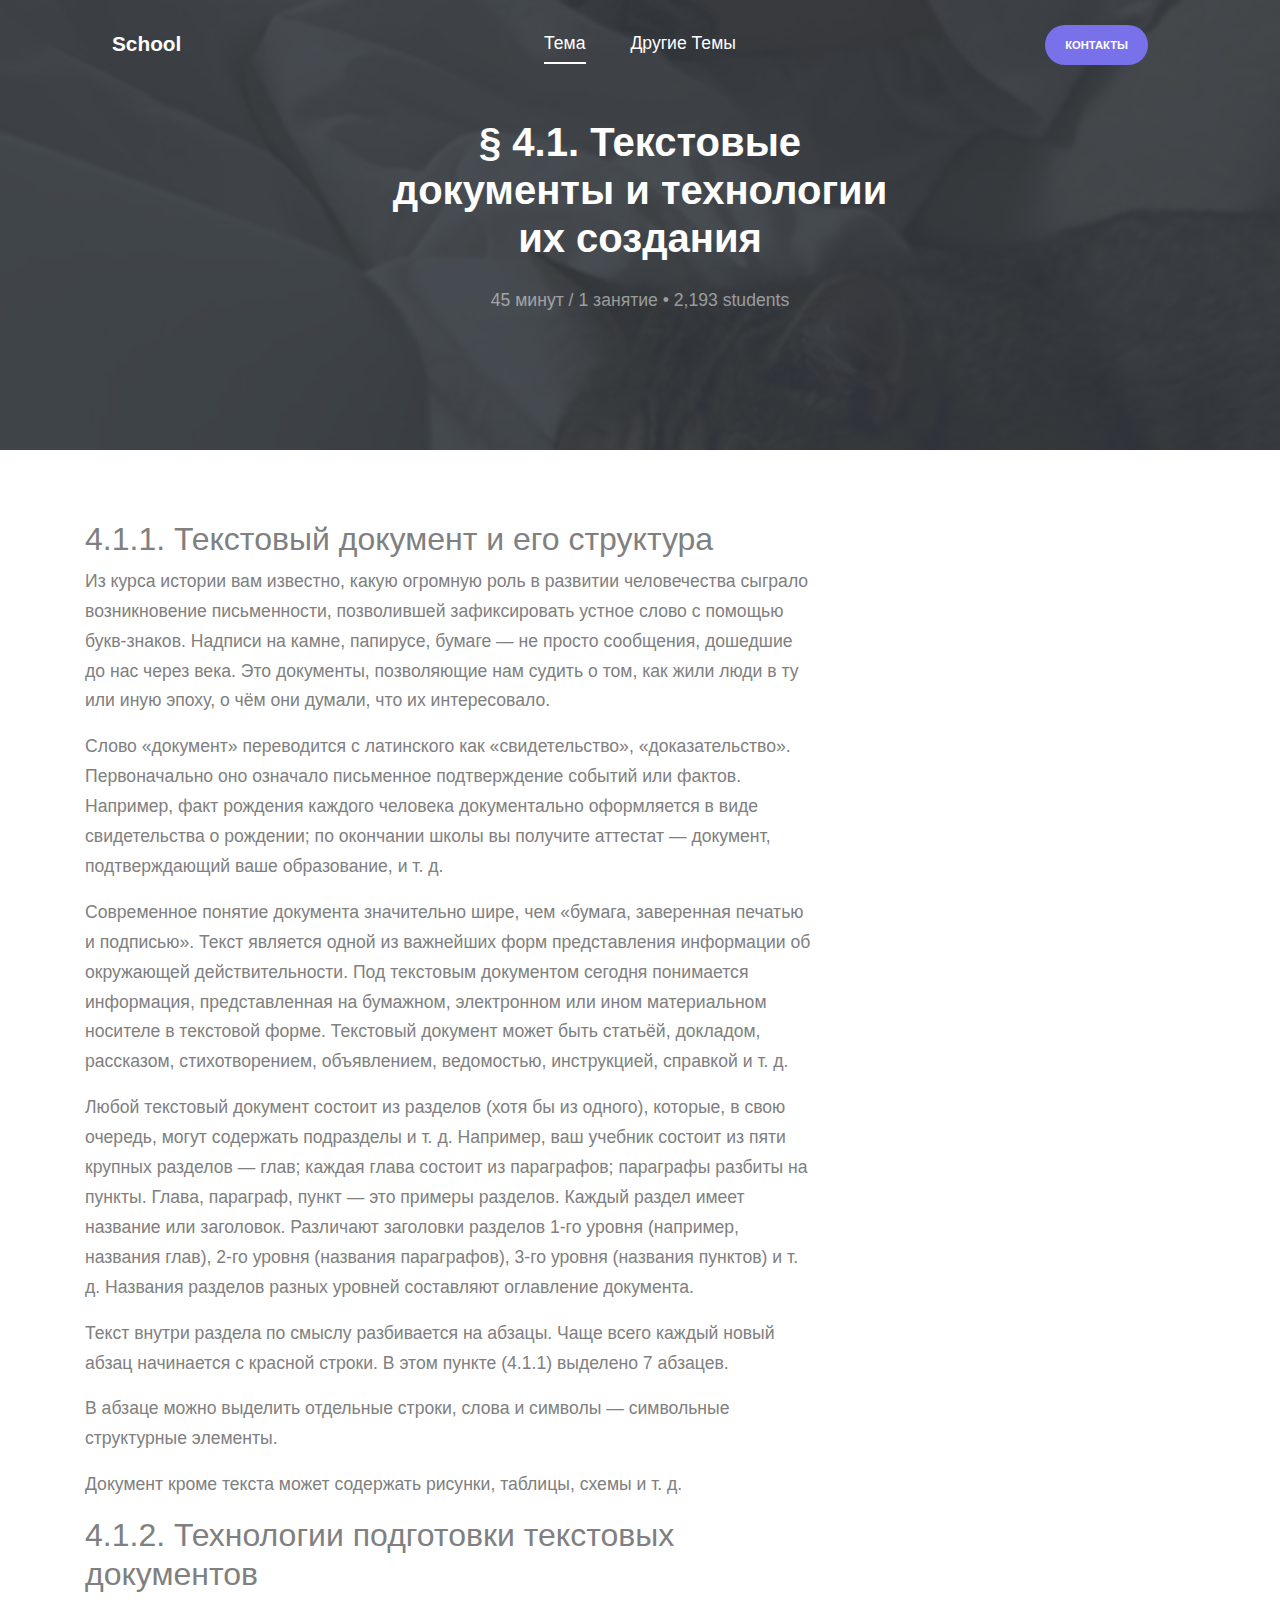
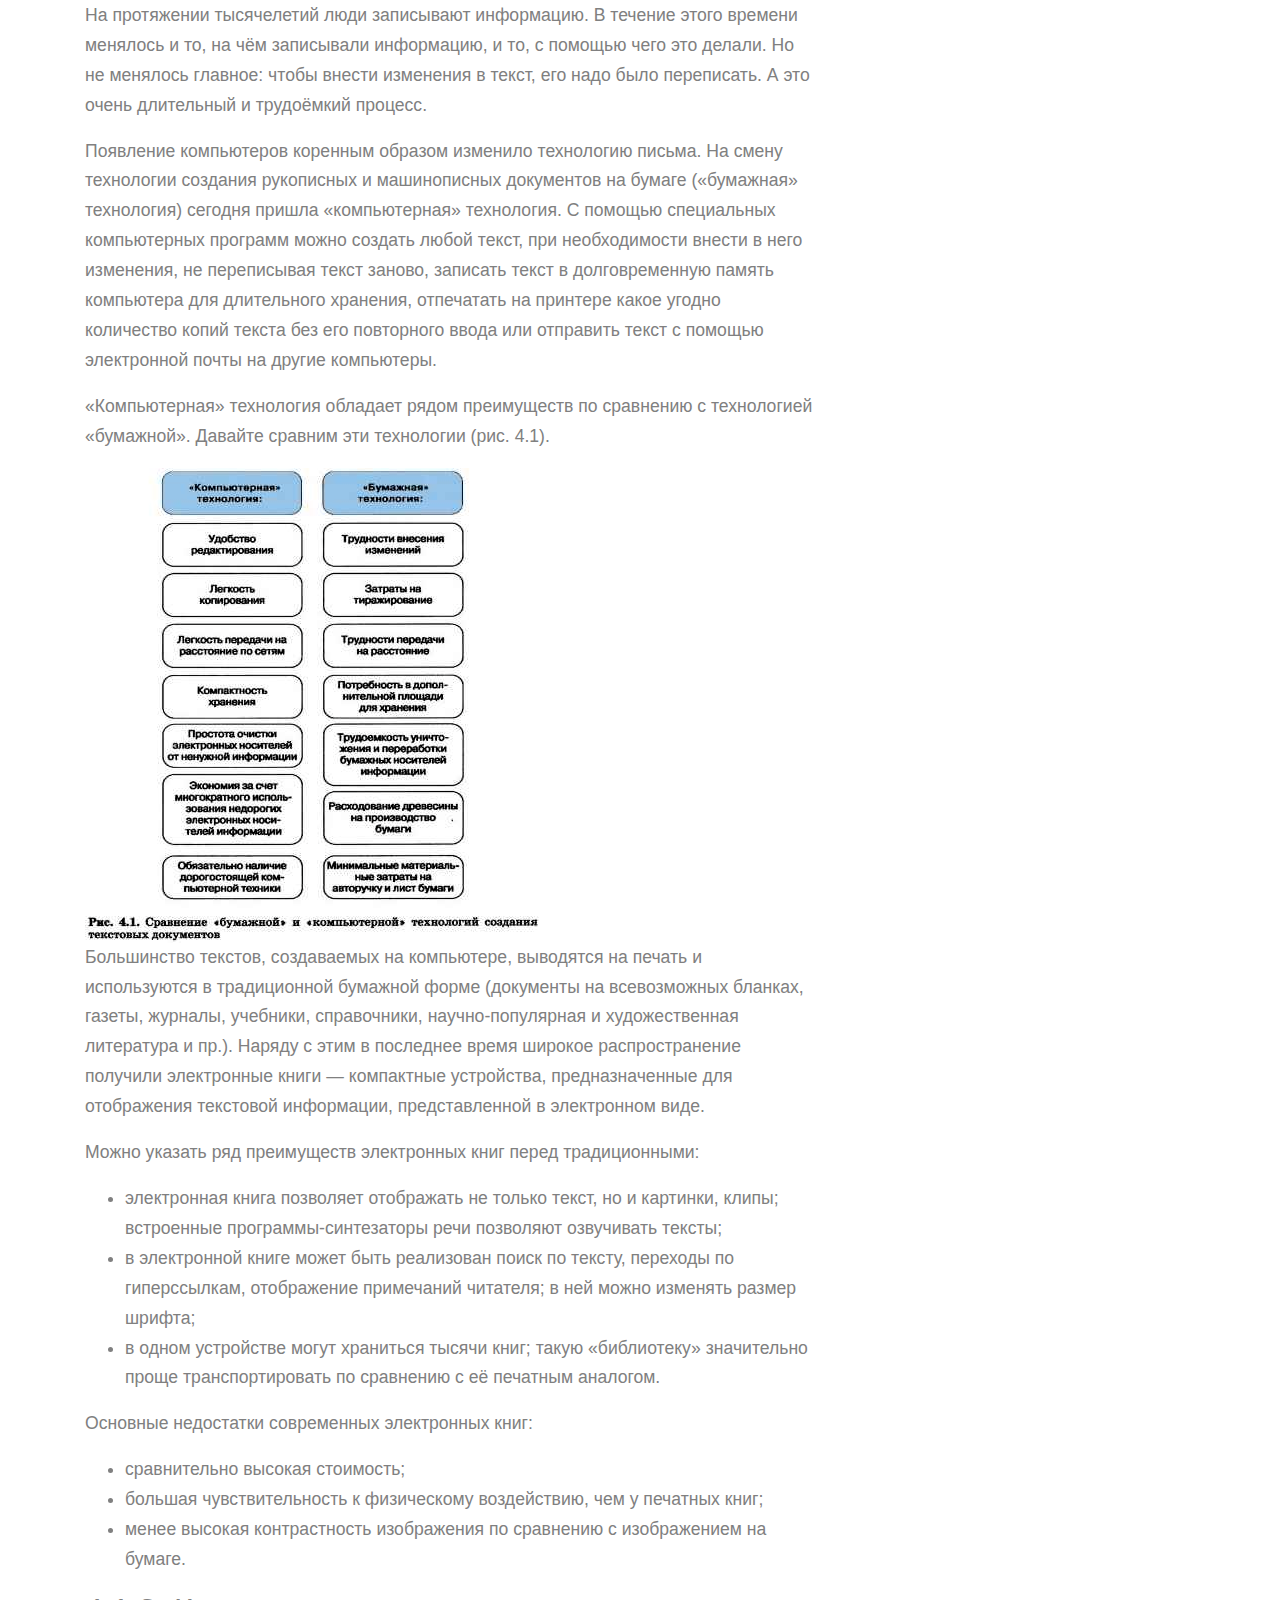
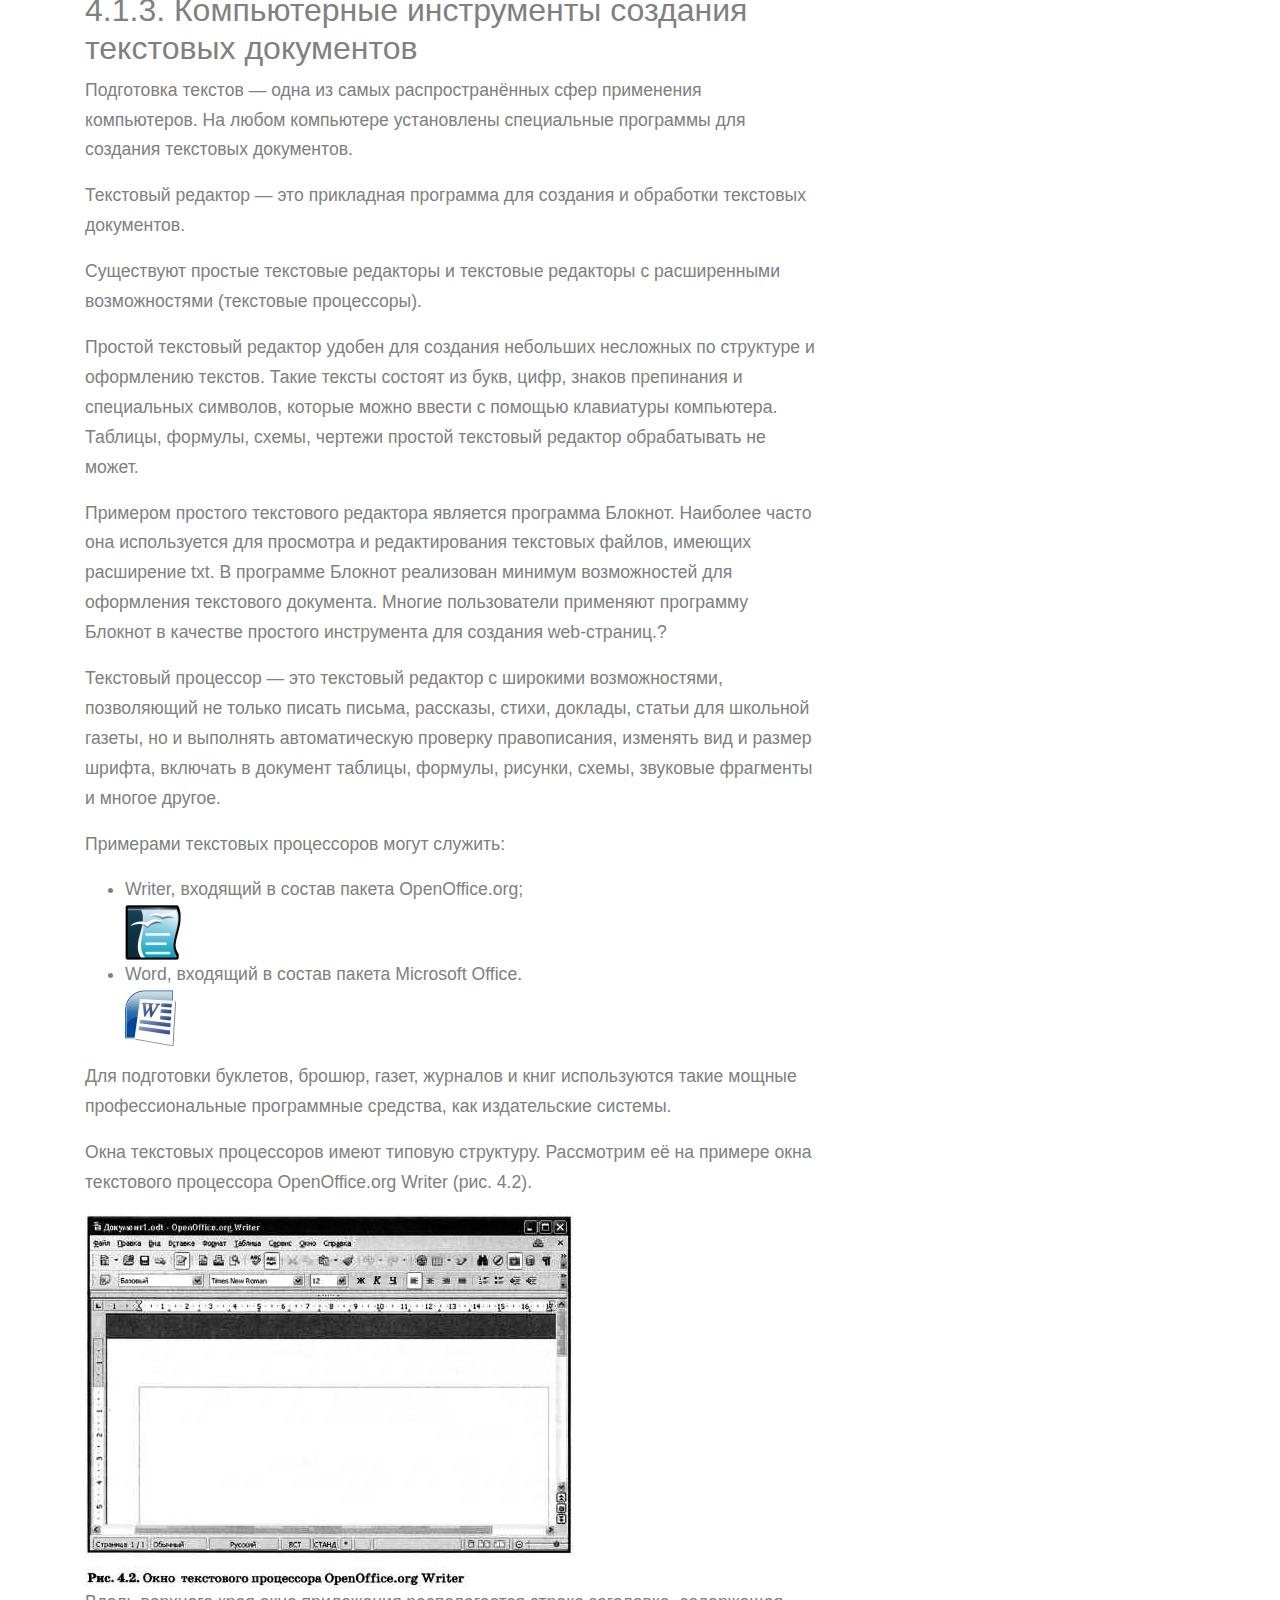
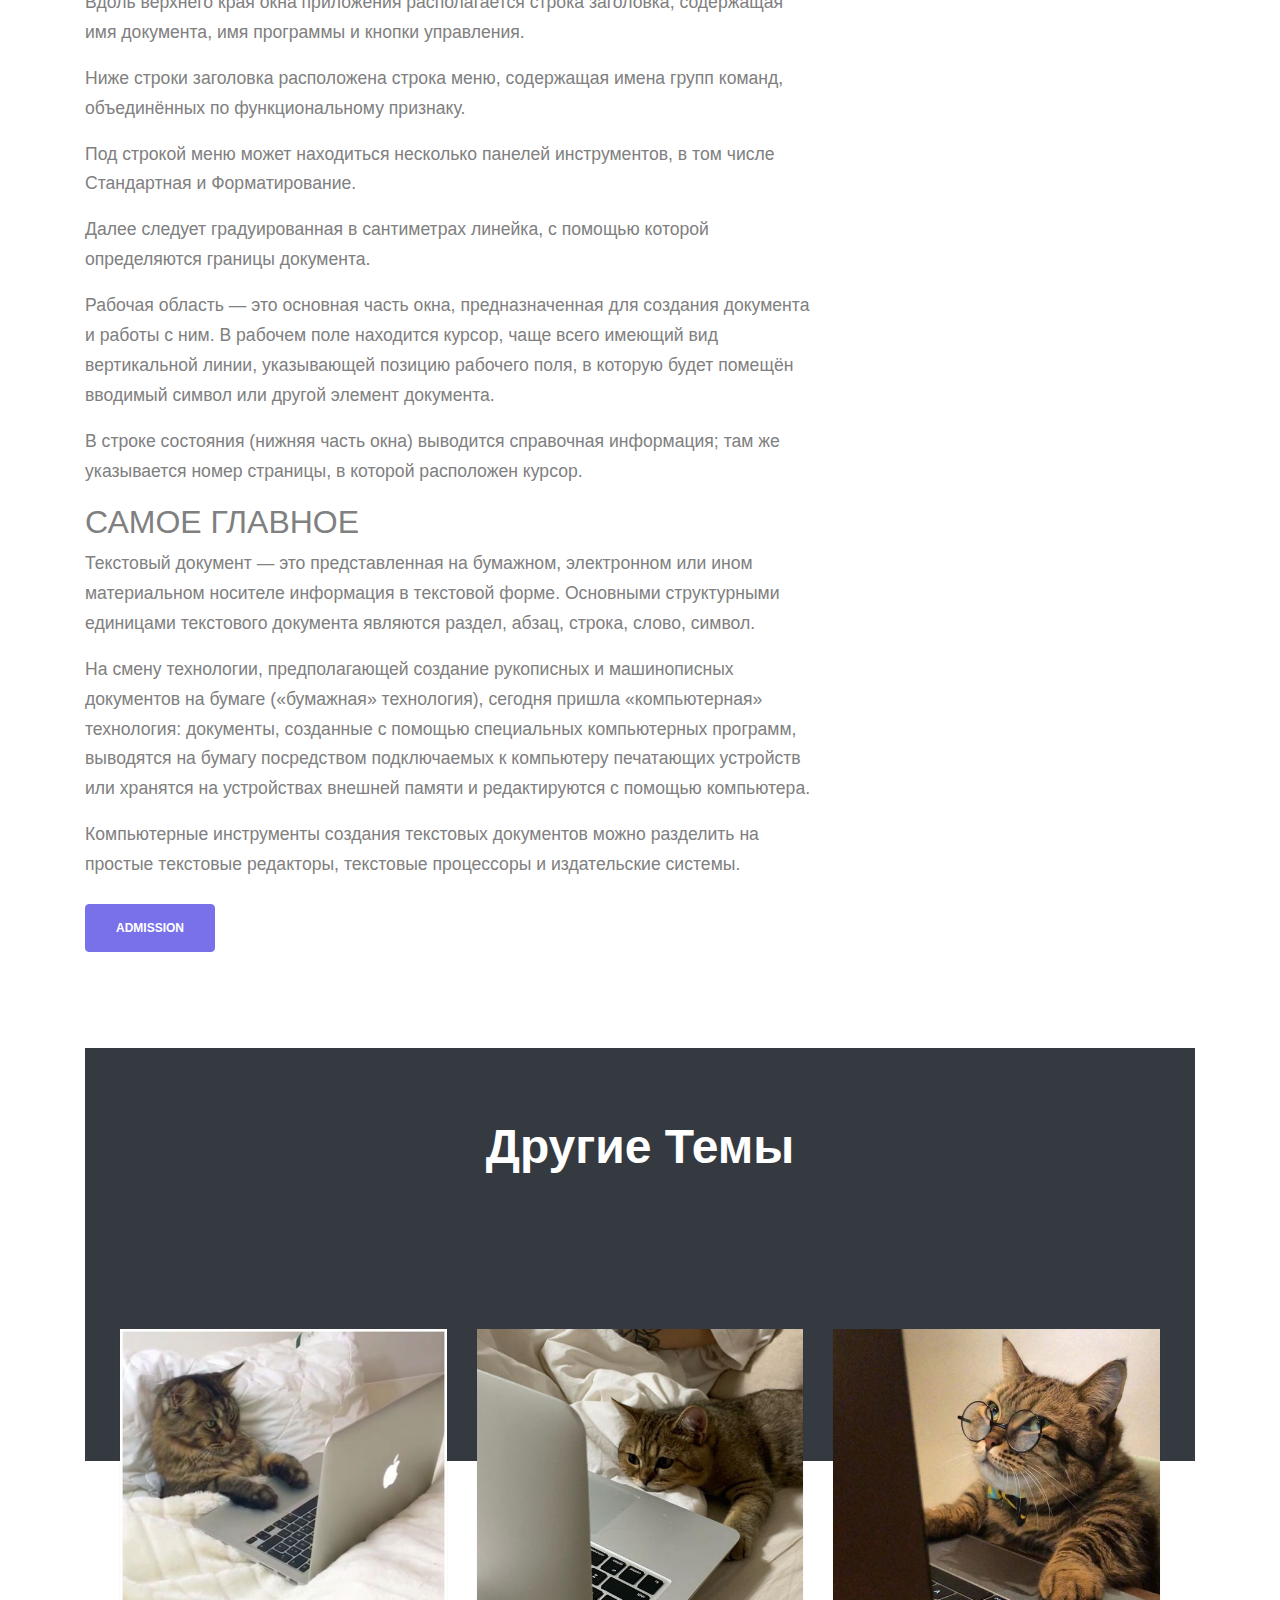
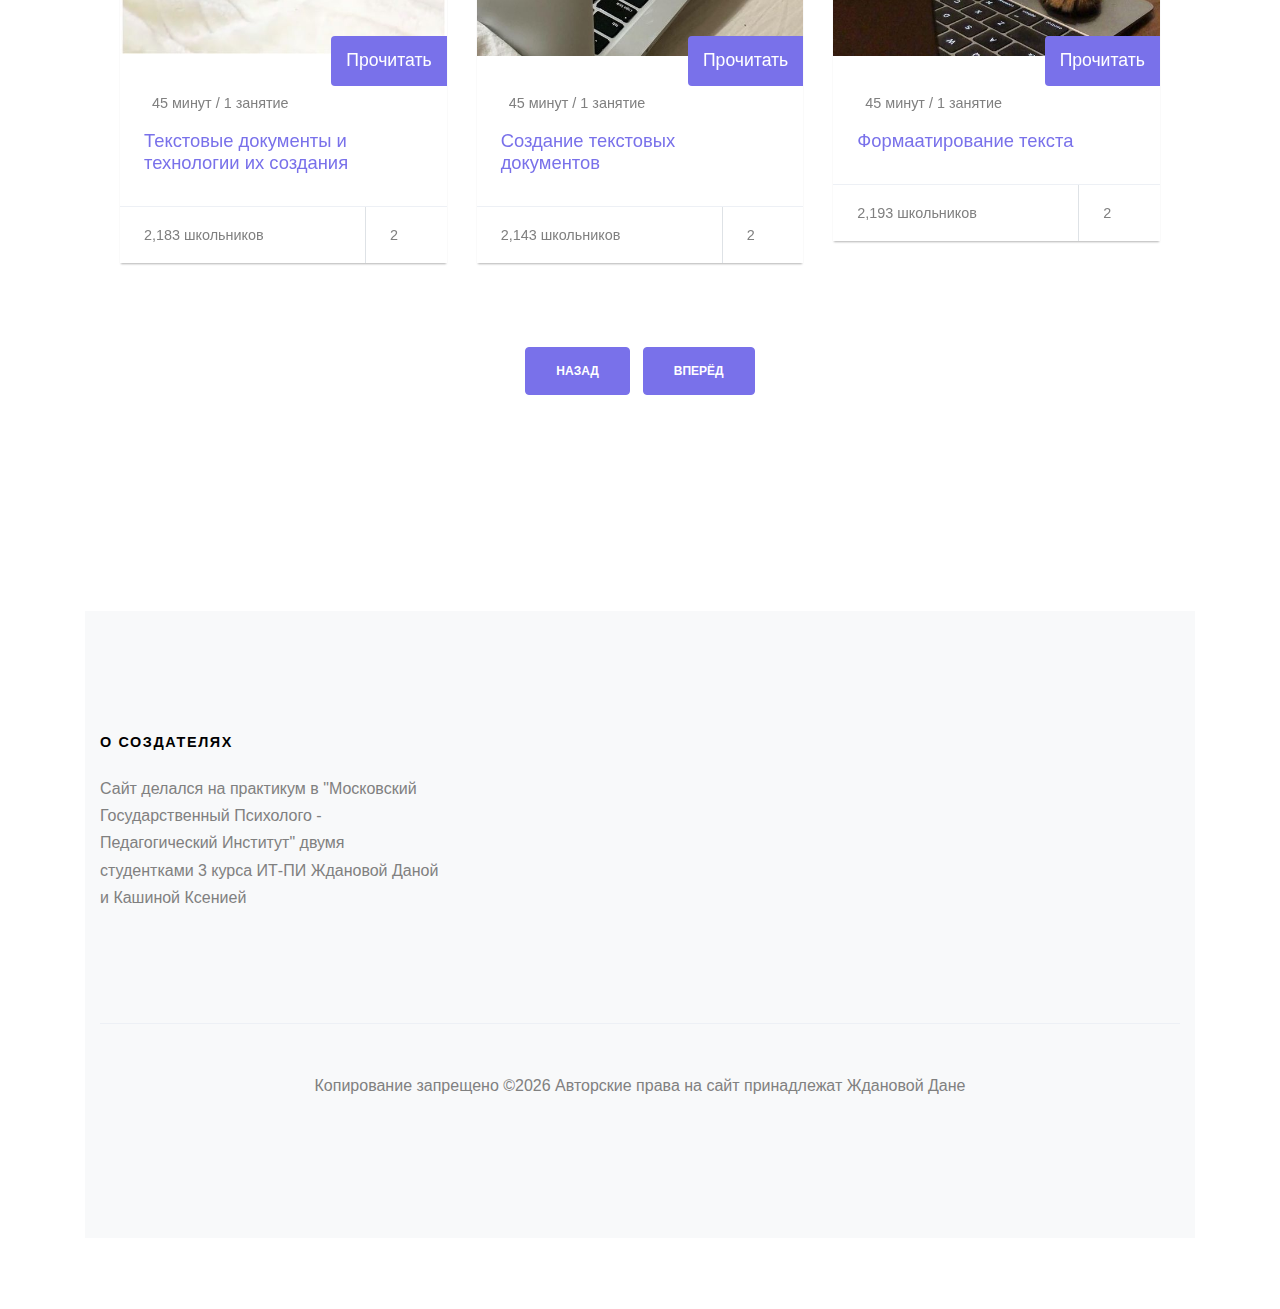
==== commit d5d3efbd: "шаг 1" ====
--- a/course-single.html
+++ b/course-single.html
@@ -76,7 +76,7 @@
             <div class="col-12">
               <div class="row justify-content-center align-items-center text-center">
                 <div class="col-lg-6">
-                  <h2 data-aos="fade-up" data-aos-delay="0">§ 4.1. Текстовые документы и технологии их создания</h2>
+                  <h1 data-aos="fade-up" data-aos-delay="0">§ 4.1. Текстовые документы и технологии их создания</h1>
                   <p data-aos="fade-up" data-aos-delay="100">45 минут / 1 занятие &bullet; 2,193 students</p>
                 </div>
 
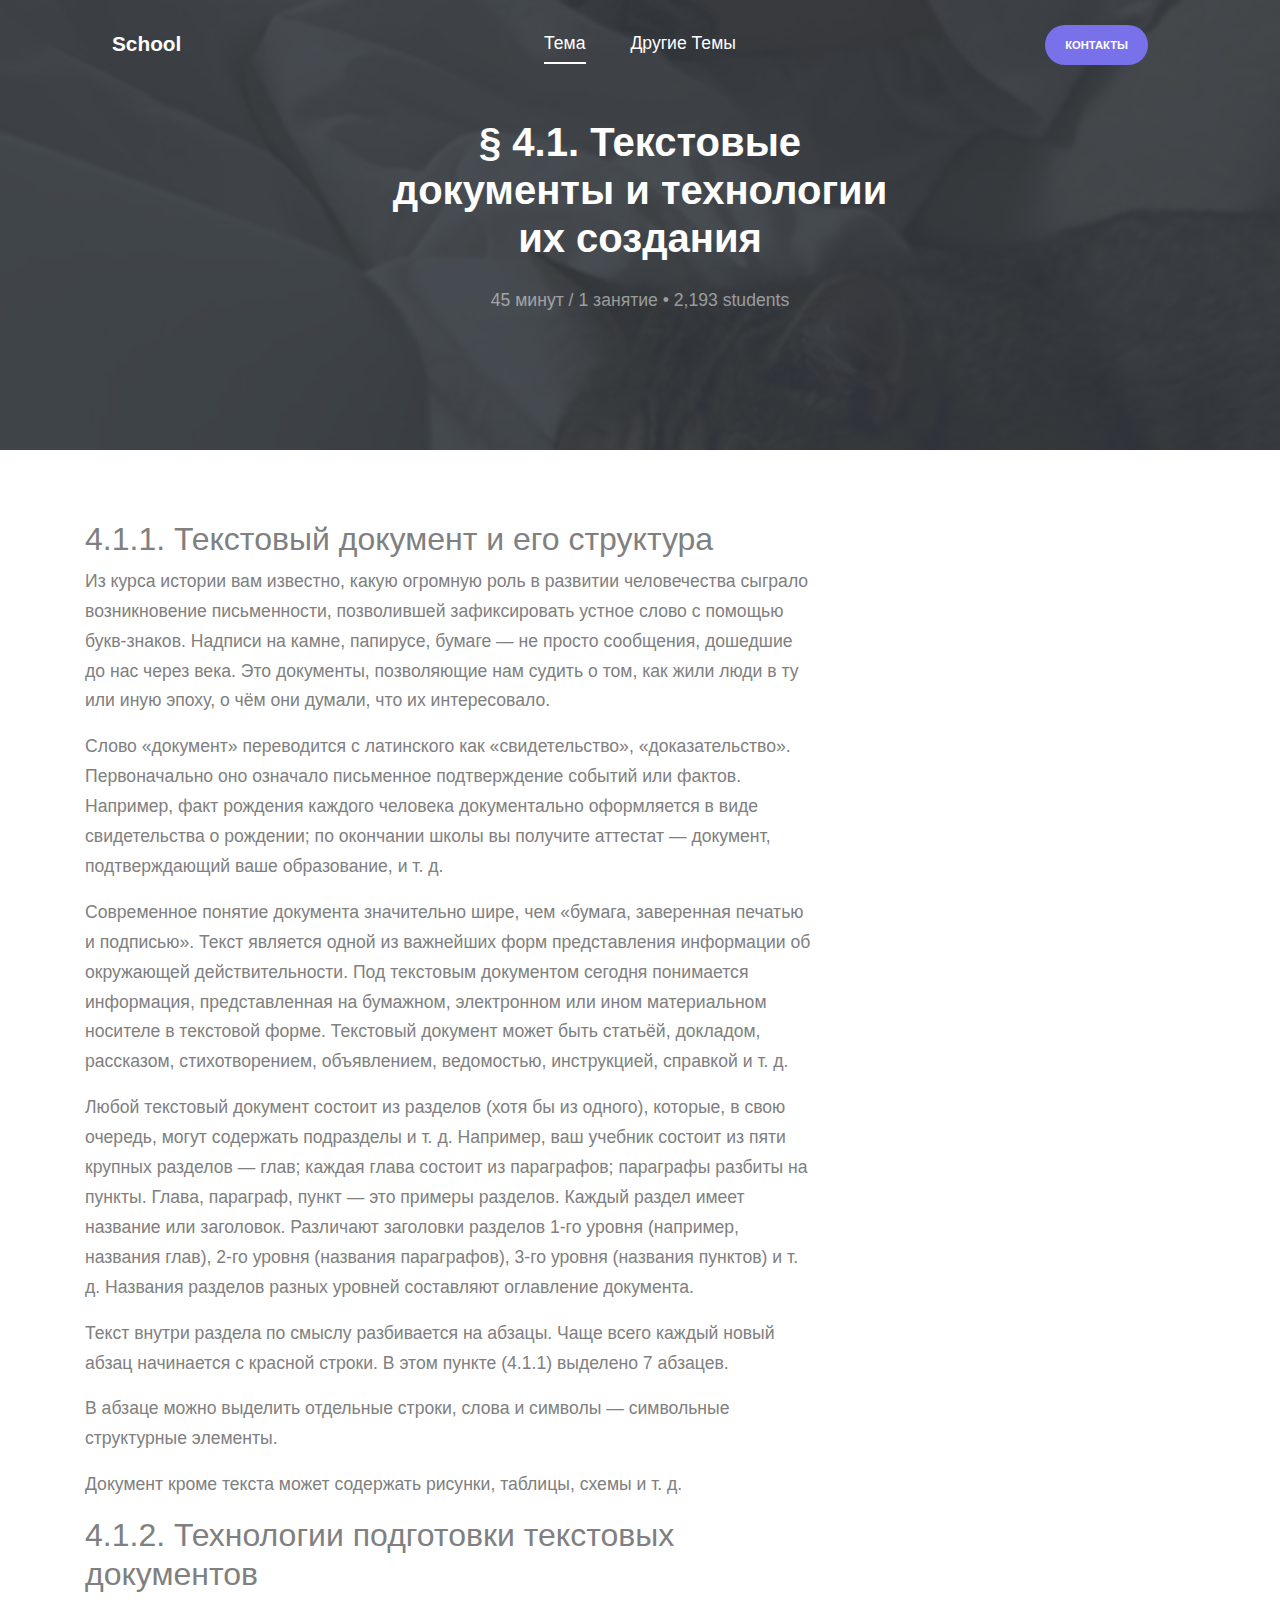
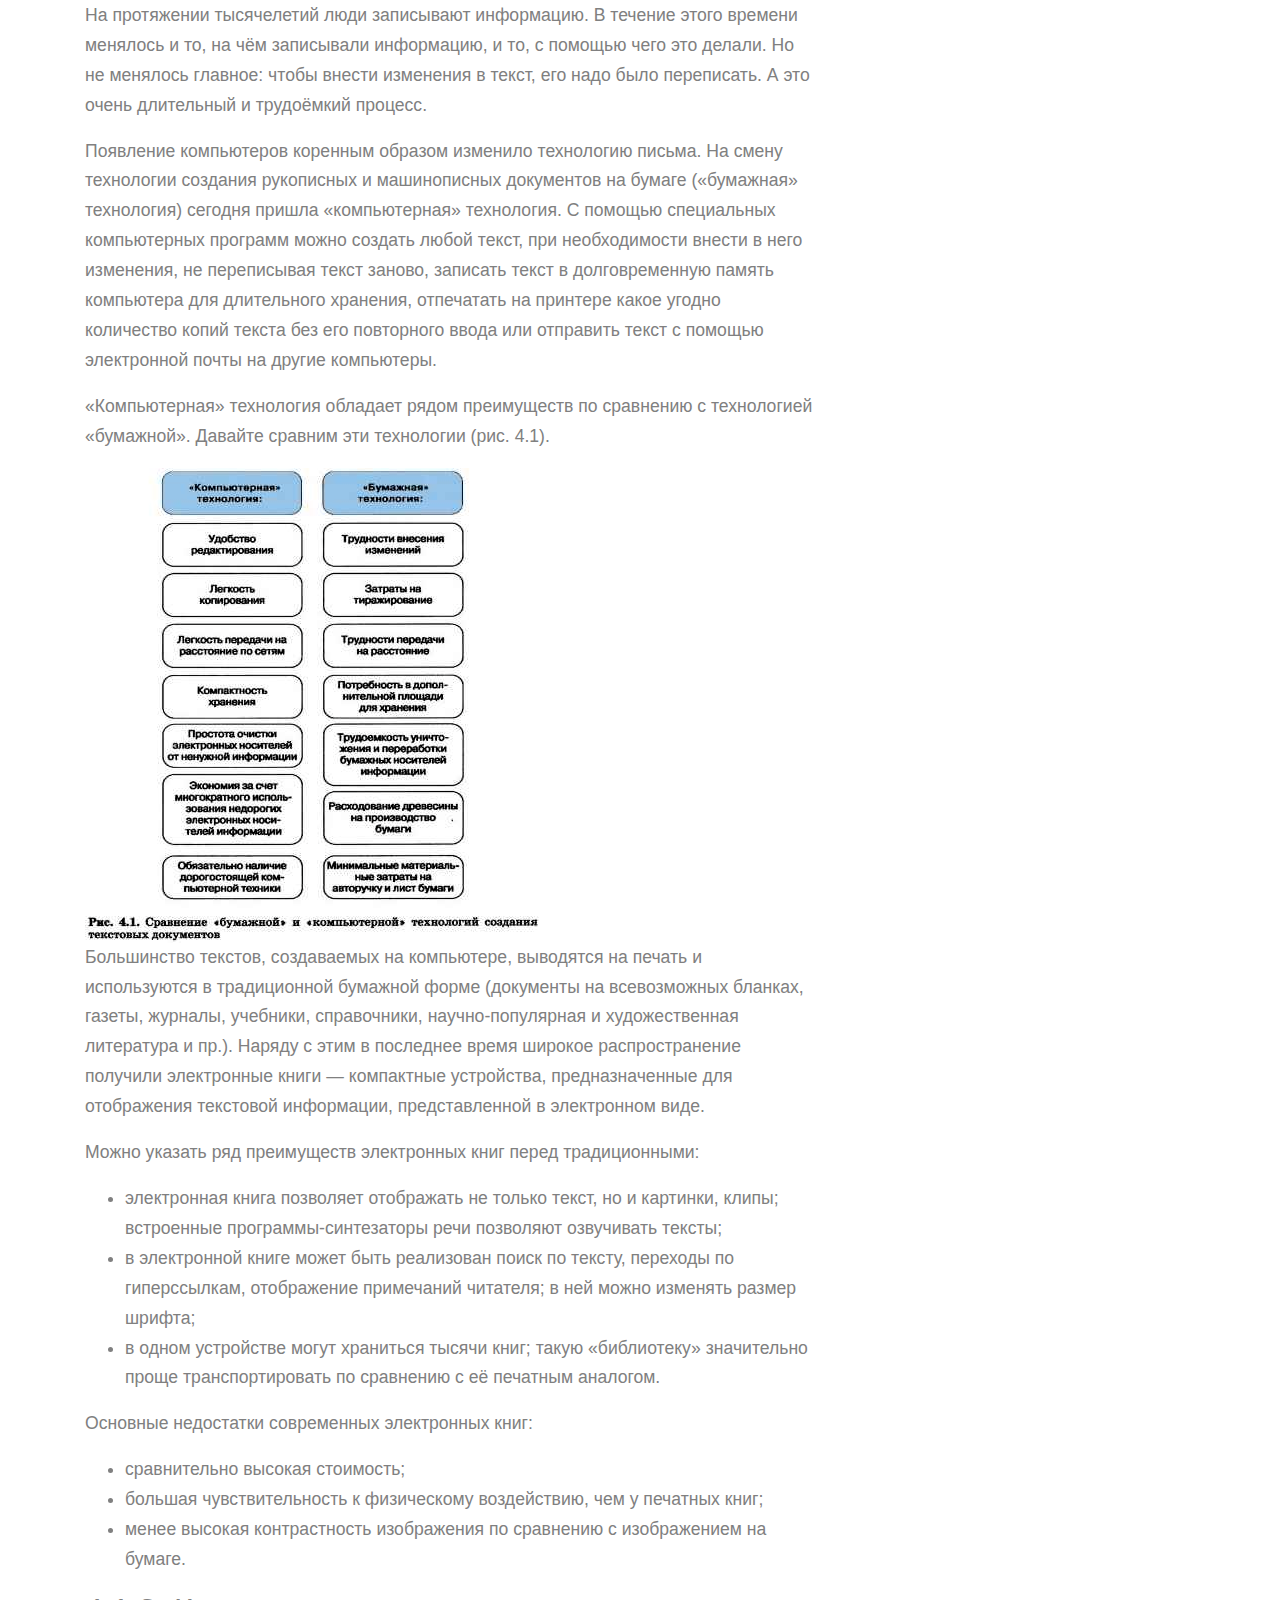
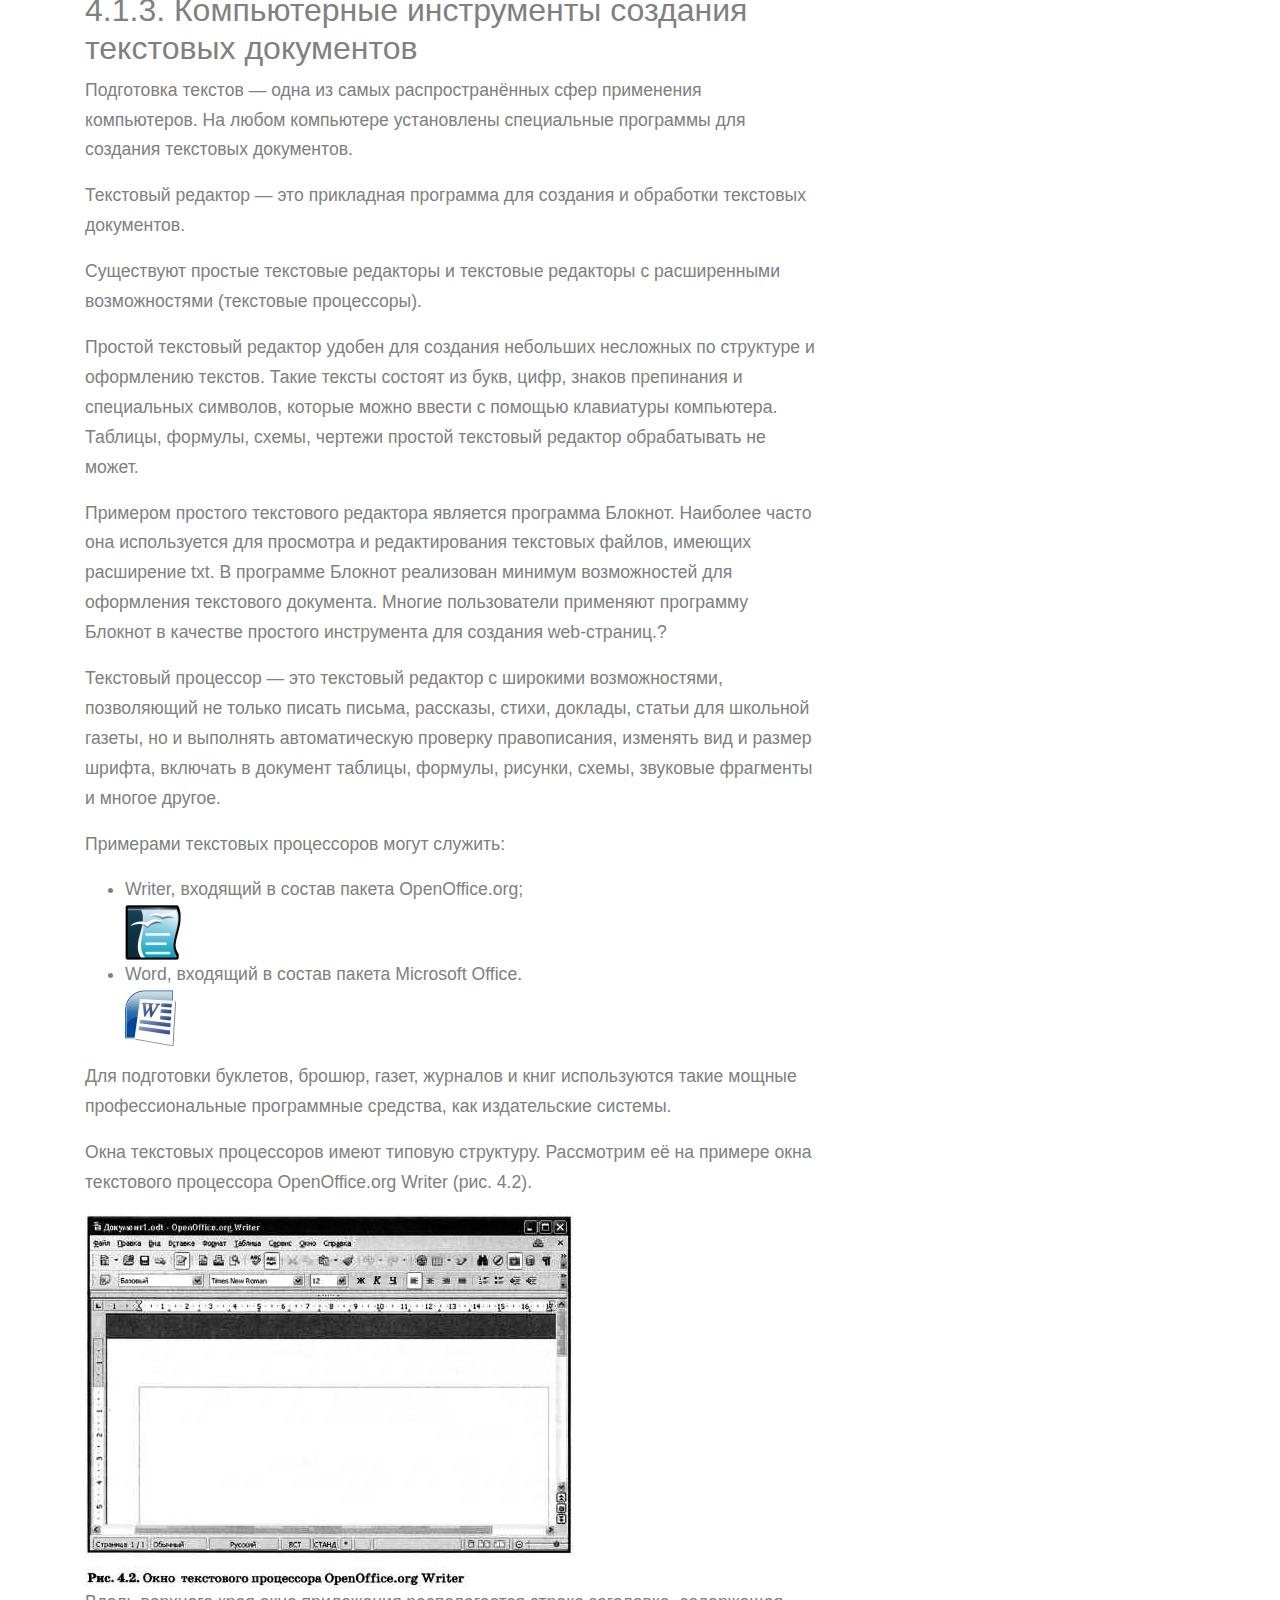
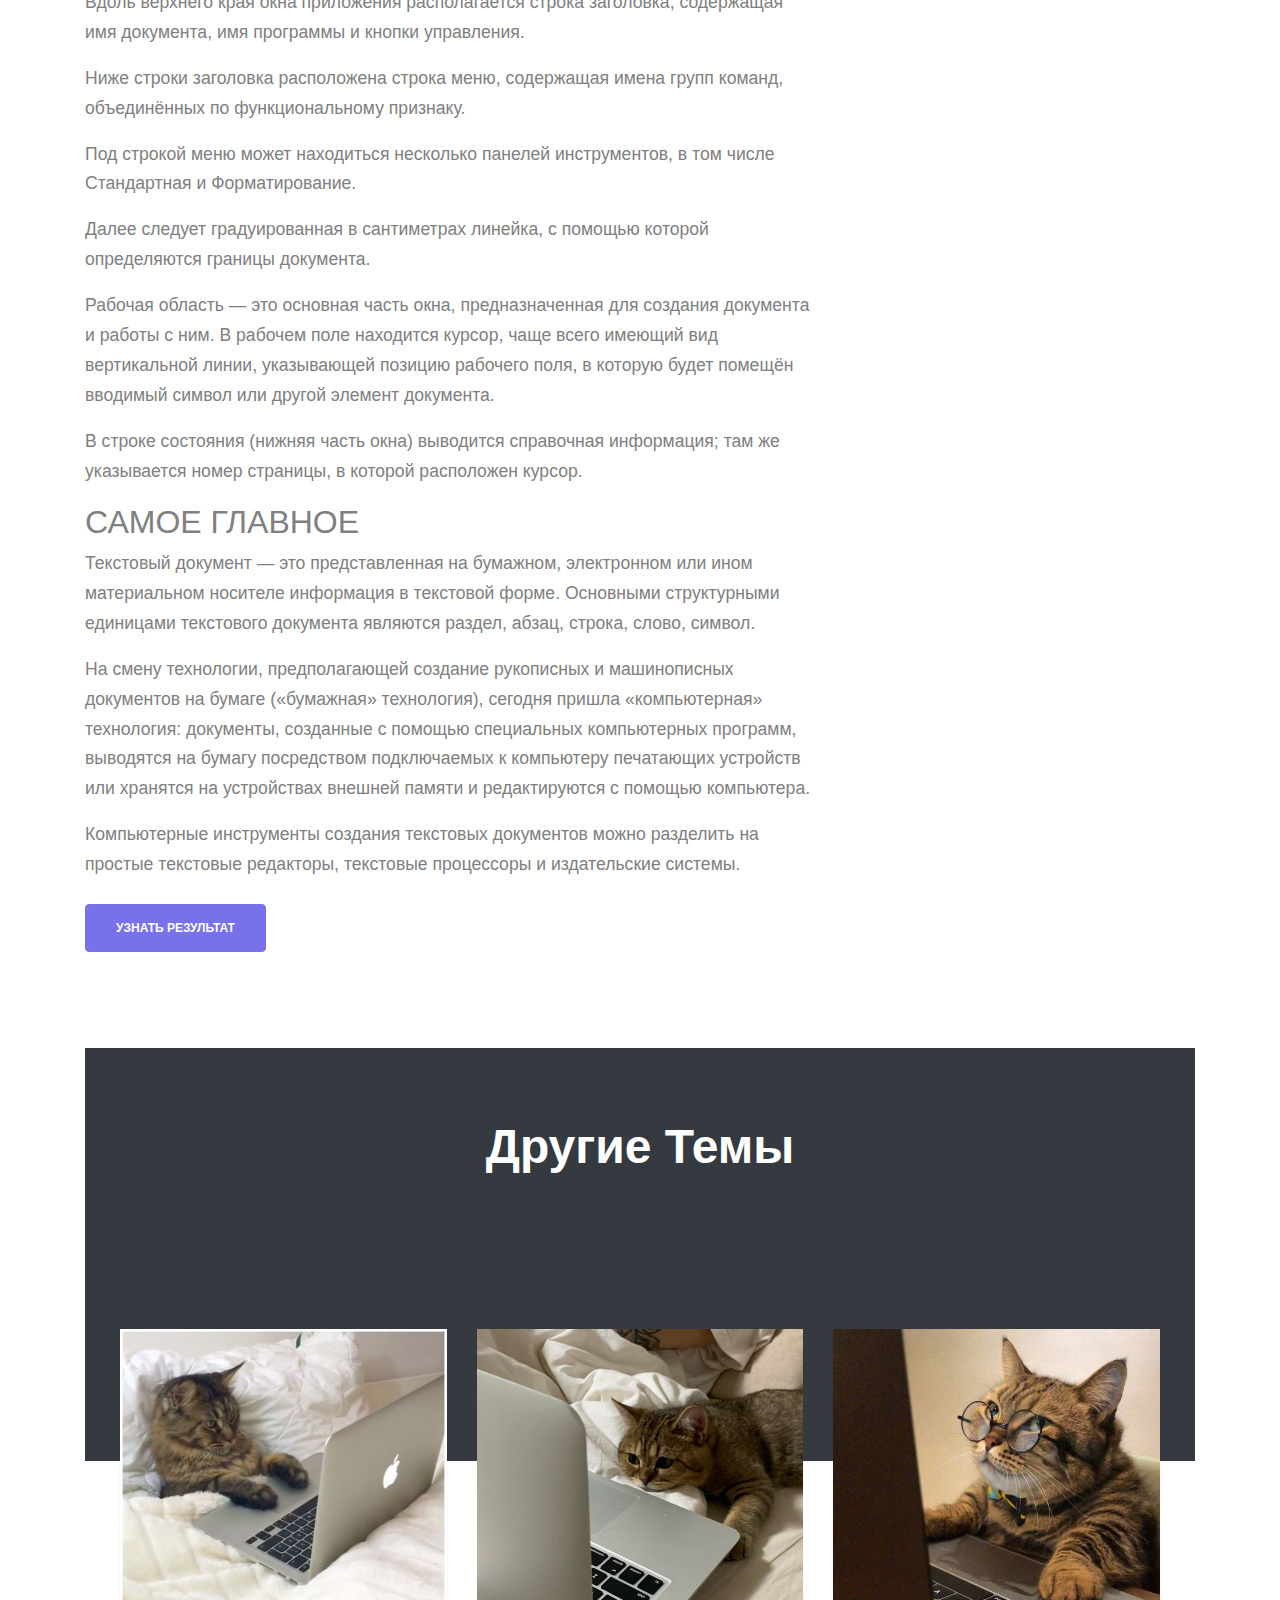
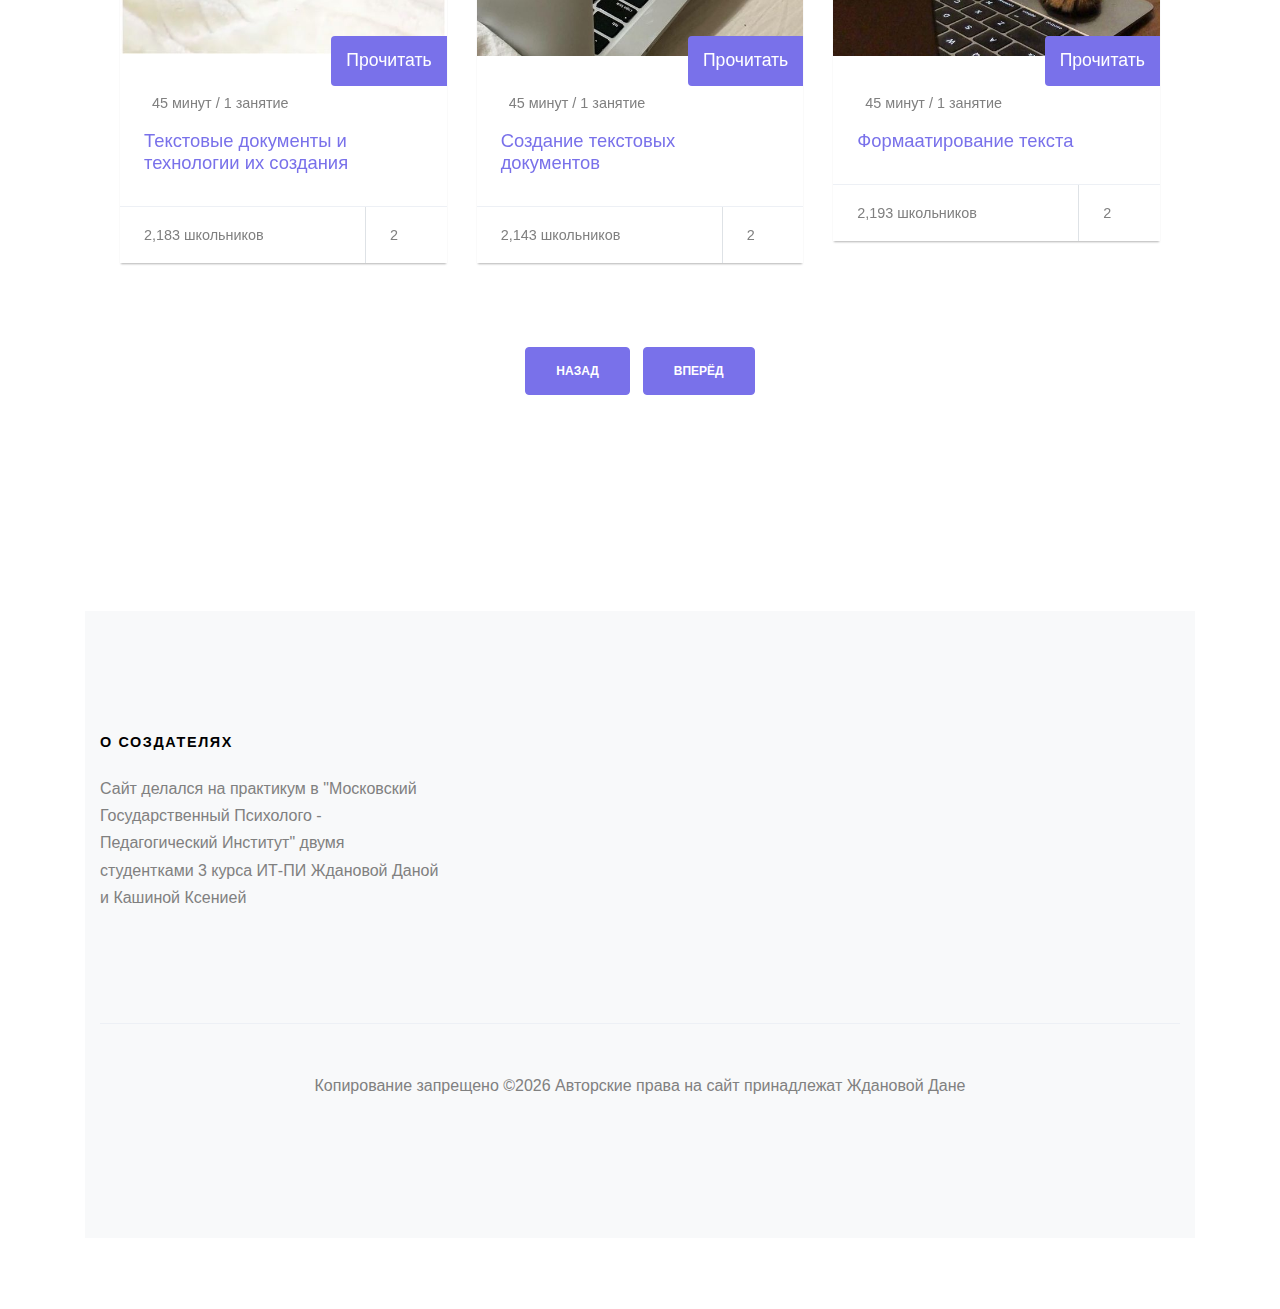
==== commit 984cf4ee: "new" ====
--- a/course-single.html
+++ b/course-single.html
@@ -149,6 +149,7 @@
               <p>В строке состояния (нижняя часть окна) выводится справочная информация; там же указывается номер страницы, в которой расположен курсор.</p>
 
               <h2>САМОЕ ГЛАВНОЕ</h2>
+              
               <p>Текстовый документ — это представленная на бумажном, электронном или ином материальном носителе информация в текстовой форме. Основными структурными единицами текстового документа являются раздел, абзац, строка, слово, символ.</p>
               <p>На смену технологии, предполагающей создание рукописных и машинописных документов на бумаге («бумажная» технология), сегодня пришла «компьютерная» технология: документы, созданные с помощью специальных компьютерных программ, выводятся на бумагу посредством подключаемых к компьютеру печатающих устройств или хранятся на устройствах внешней памяти и редактируются с помощью компьютера.</p>
               <p>Компьютерные инструменты создания текстовых документов можно разделить на простые текстовые редакторы, текстовые процессоры и издательские системы.</p>
@@ -166,7 +167,7 @@
 
             
             
-              <p class="mt-4"><a href="#" class="btn btn-primary">Admission</a></p>
+              <p class="mt-4"><a href="test.html" class="btn btn-primary">Узнать результат</a></p>
             </div>
       </div>
     </div>
@@ -204,7 +205,7 @@
 
             <div class="course bg-white h-100 align-self-stretch">
               <figure class="m-0">
-                <a href="course-single.html"><img src="images/img_2.jpg" alt="Image" class="img-fluid"></a>
+                <a href="course-single2.html"><img src="images/img_2.jpg" alt="Image" class="img-fluid"></a>
               </figure>
               <div class="course-inner-text py-4 px-4">
                 <span class="course-price">Прочитать</span>
@@ -219,7 +220,7 @@
 
             <div class="course bg-white h-100 align-self-stretch">
               <figure class="m-0">
-                <a href="course-single.html"><img src="images/img_3.jpg" alt="Image" class="img-fluid"></a>
+                <a href="course-single3.html"><img src="images/img_3.jpg" alt="Image" class="img-fluid"></a>
               </figure>
               <div class="course-inner-text py-4 px-4">
                 <span class="course-price">Прочитать</span>
@@ -236,7 +237,7 @@
 
             <div class="course bg-white h-100 align-self-stretch">
               <figure class="m-0">
-                <a href="course-single.html"><img src="images/img_4.jpg" alt="Image" class="img-fluid"></a>
+                <a href="course-single4.html"><img src="images/img_4.jpg" alt="Image" class="img-fluid"></a>
               </figure>
               <div class="course-inner-text py-4 px-4">
                 <span class="course-price">Прочитать</span>
@@ -251,7 +252,7 @@
 
             <div class="course bg-white h-100 align-self-stretch">
               <figure class="m-0">
-                <a href="course-single.html"><img src="images/img_5.jpg" alt="Image" class="img-fluid"></a>
+                <a href="course-single5.html"><img src="images/img_5.jpg" alt="Image" class="img-fluid"></a>
               </figure>
               <div class="course-inner-text py-4 px-4">
                 <span class="course-price">Прочитать</span>
@@ -266,7 +267,7 @@
 
             <div class="course bg-white h-100 align-self-stretch">
               <figure class="m-0">
-                <a href="course-single.html"><img src="images/img_6.jpg" alt="Image" class="img-fluid"></a>
+                <a href="course-single6.html"><img src="images/img_6.jpg" alt="Image" class="img-fluid"></a>
               </figure>
               <div class="course-inner-text py-4 px-4">
                 <span class="course-price">Прочитать</span>
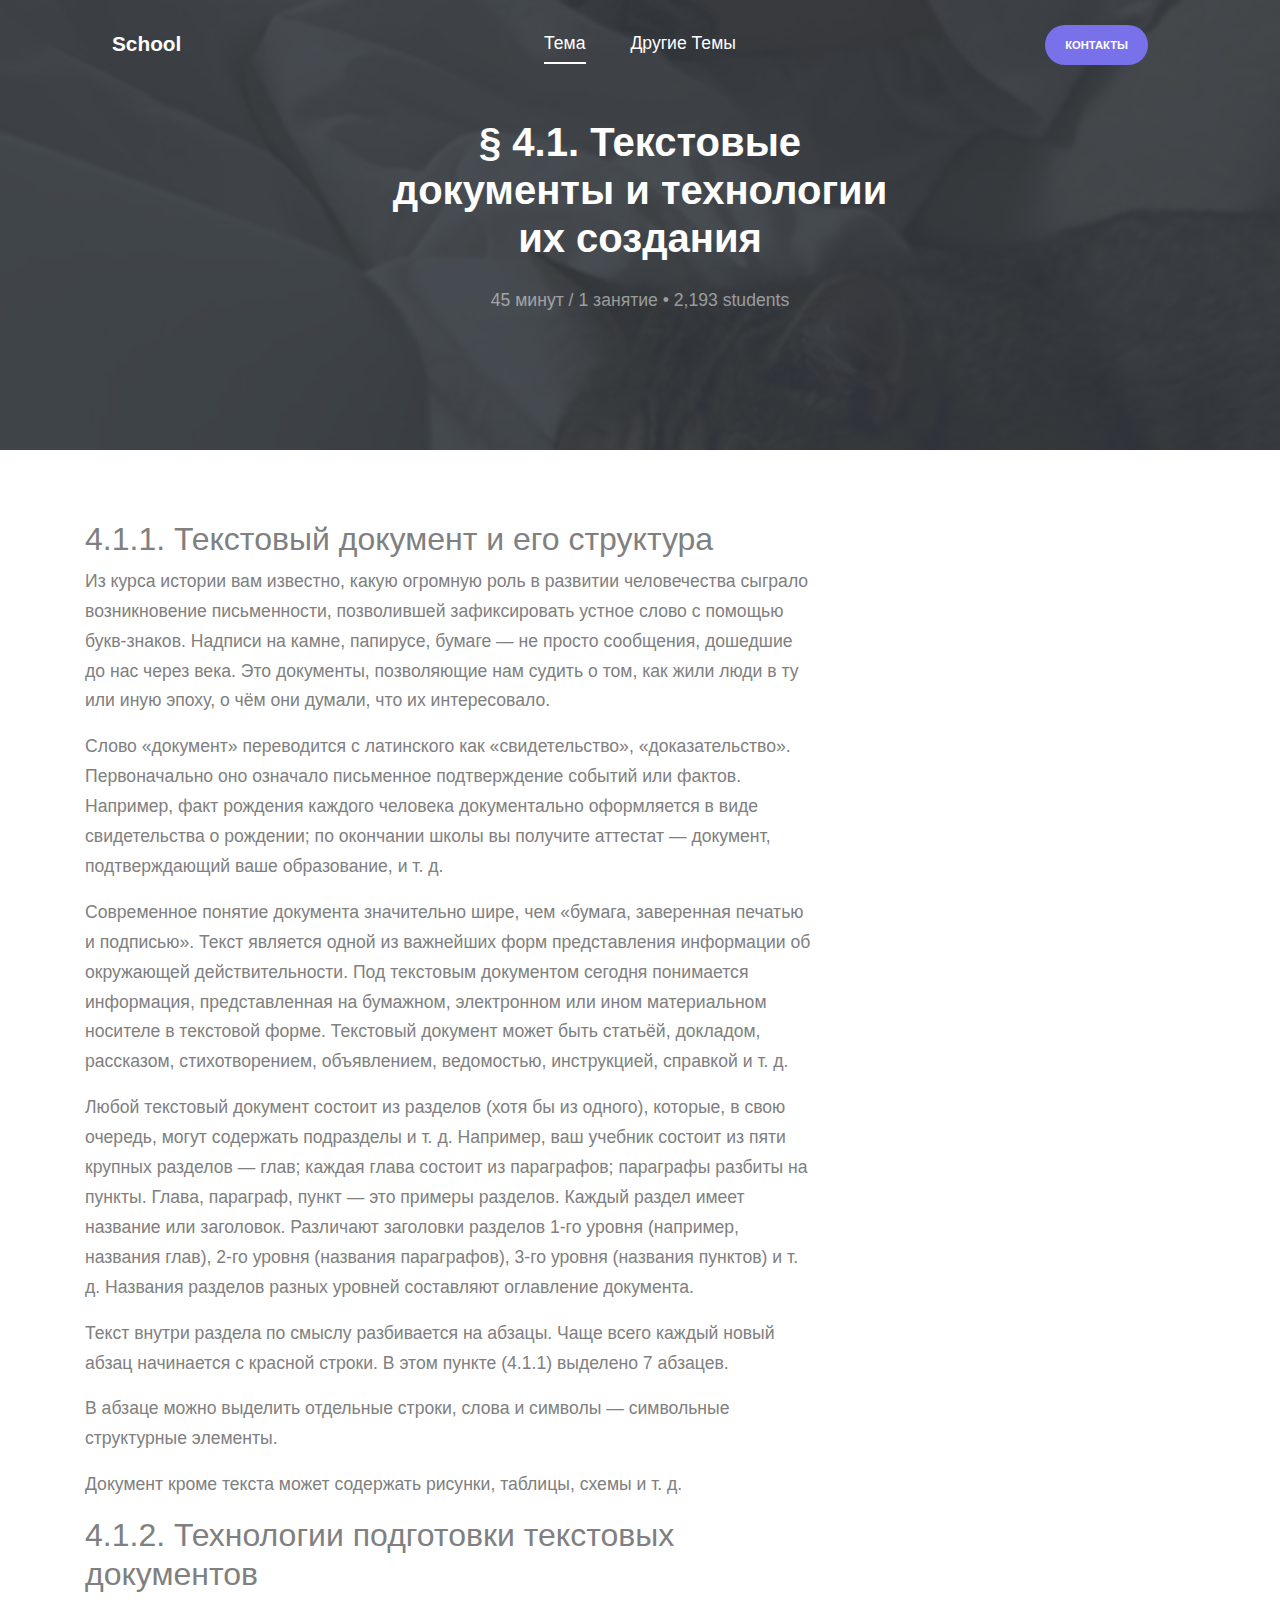
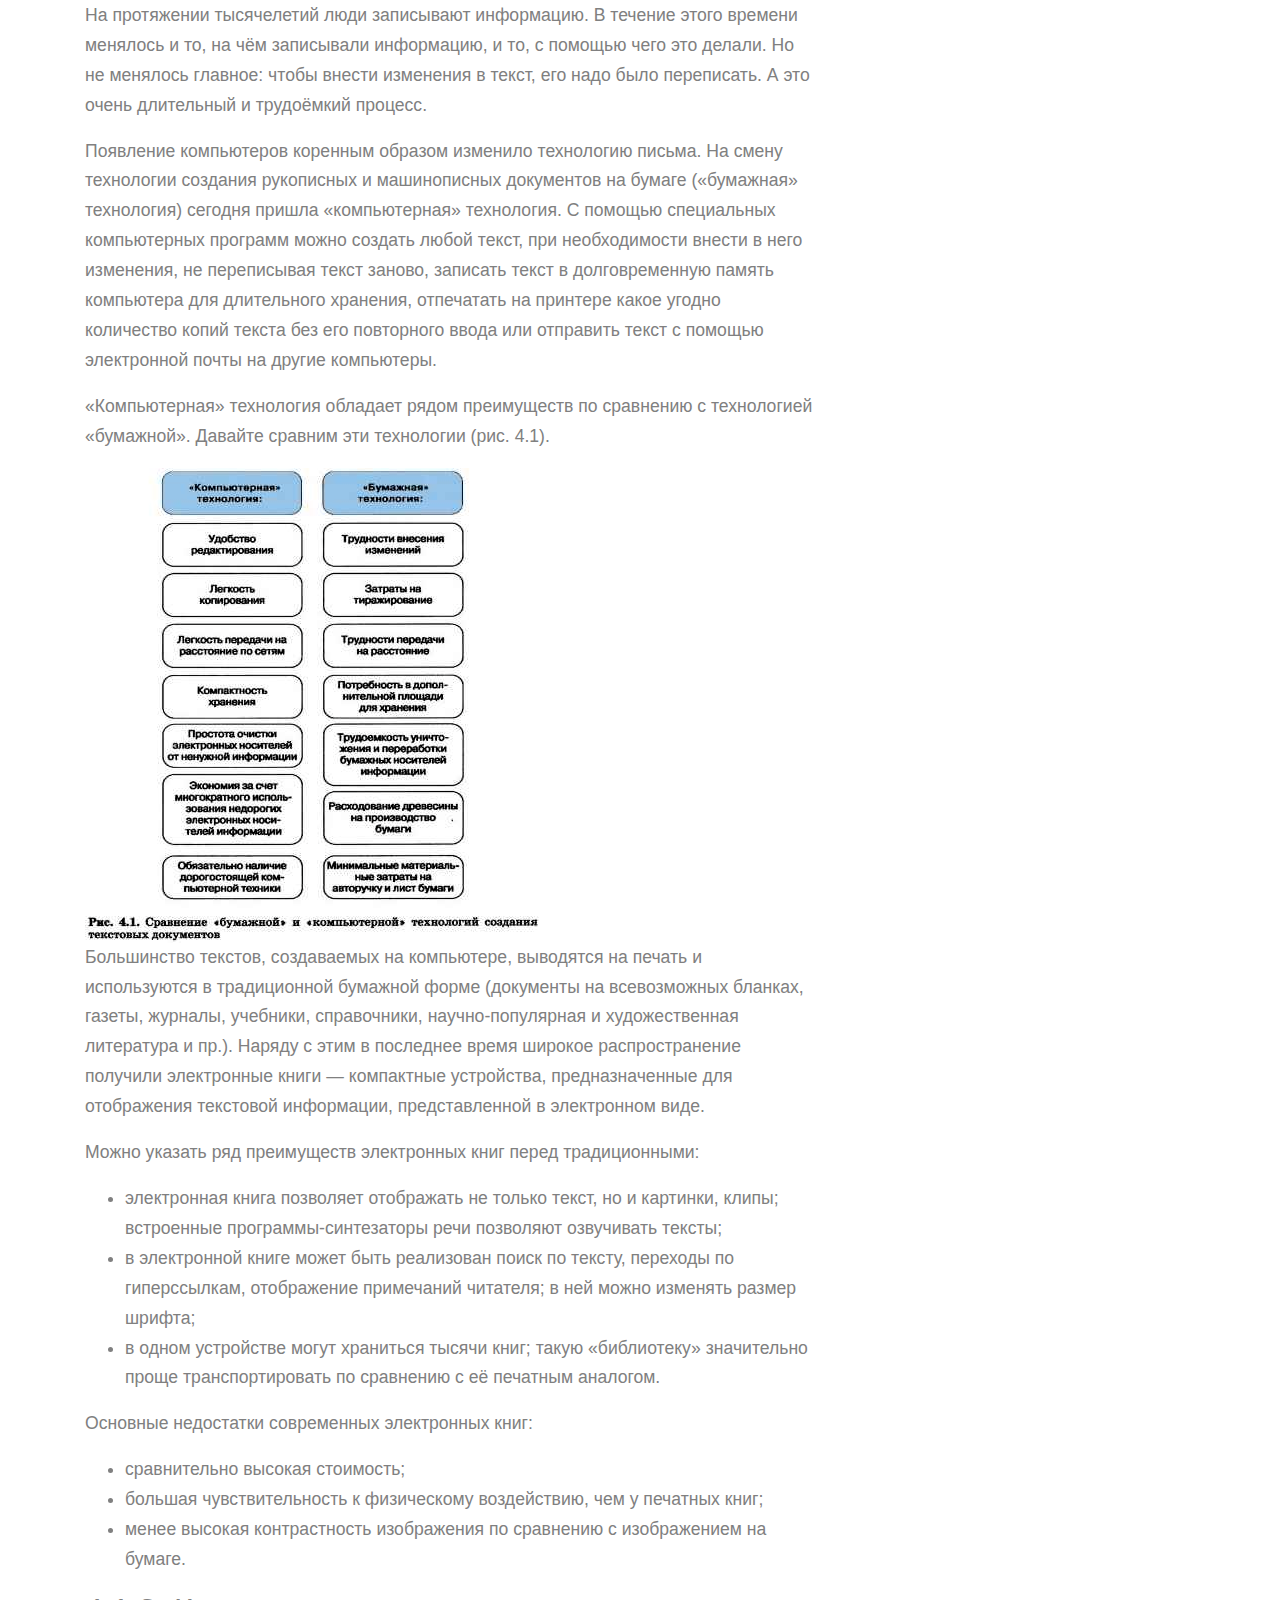
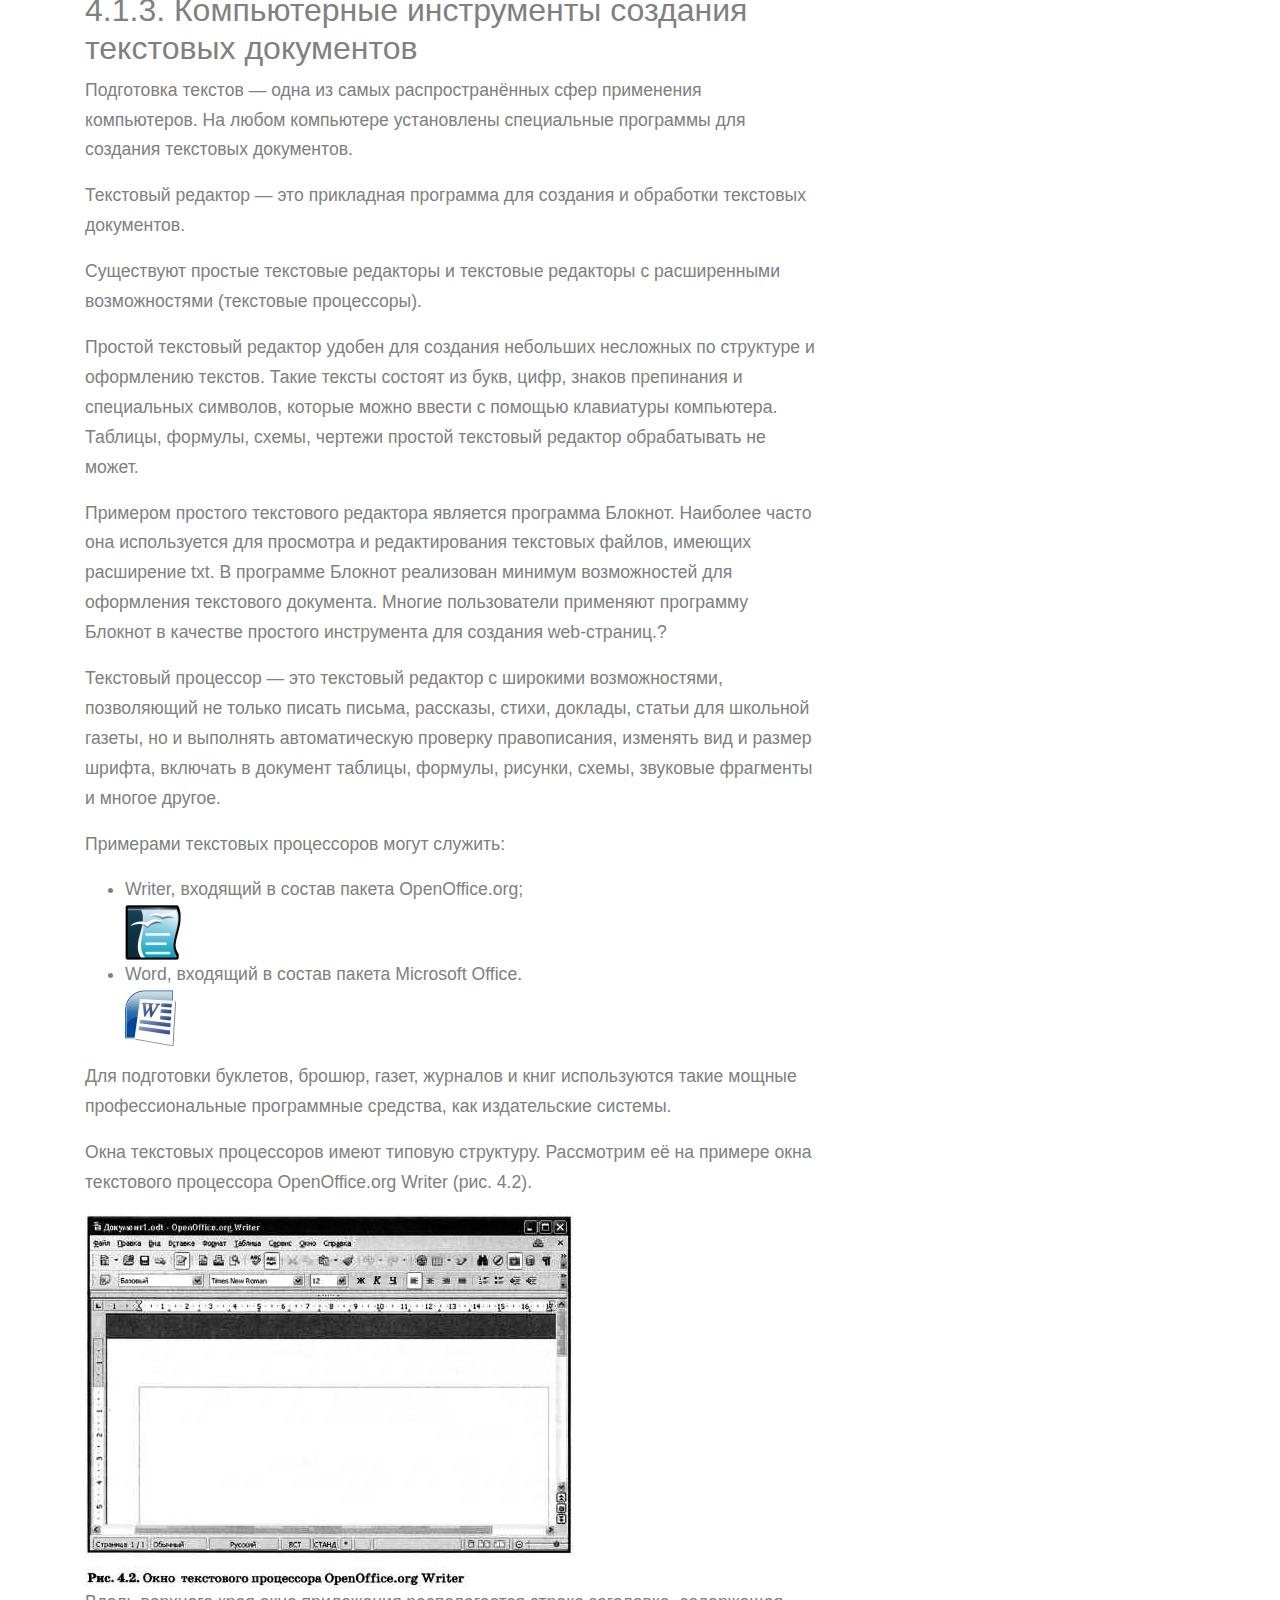
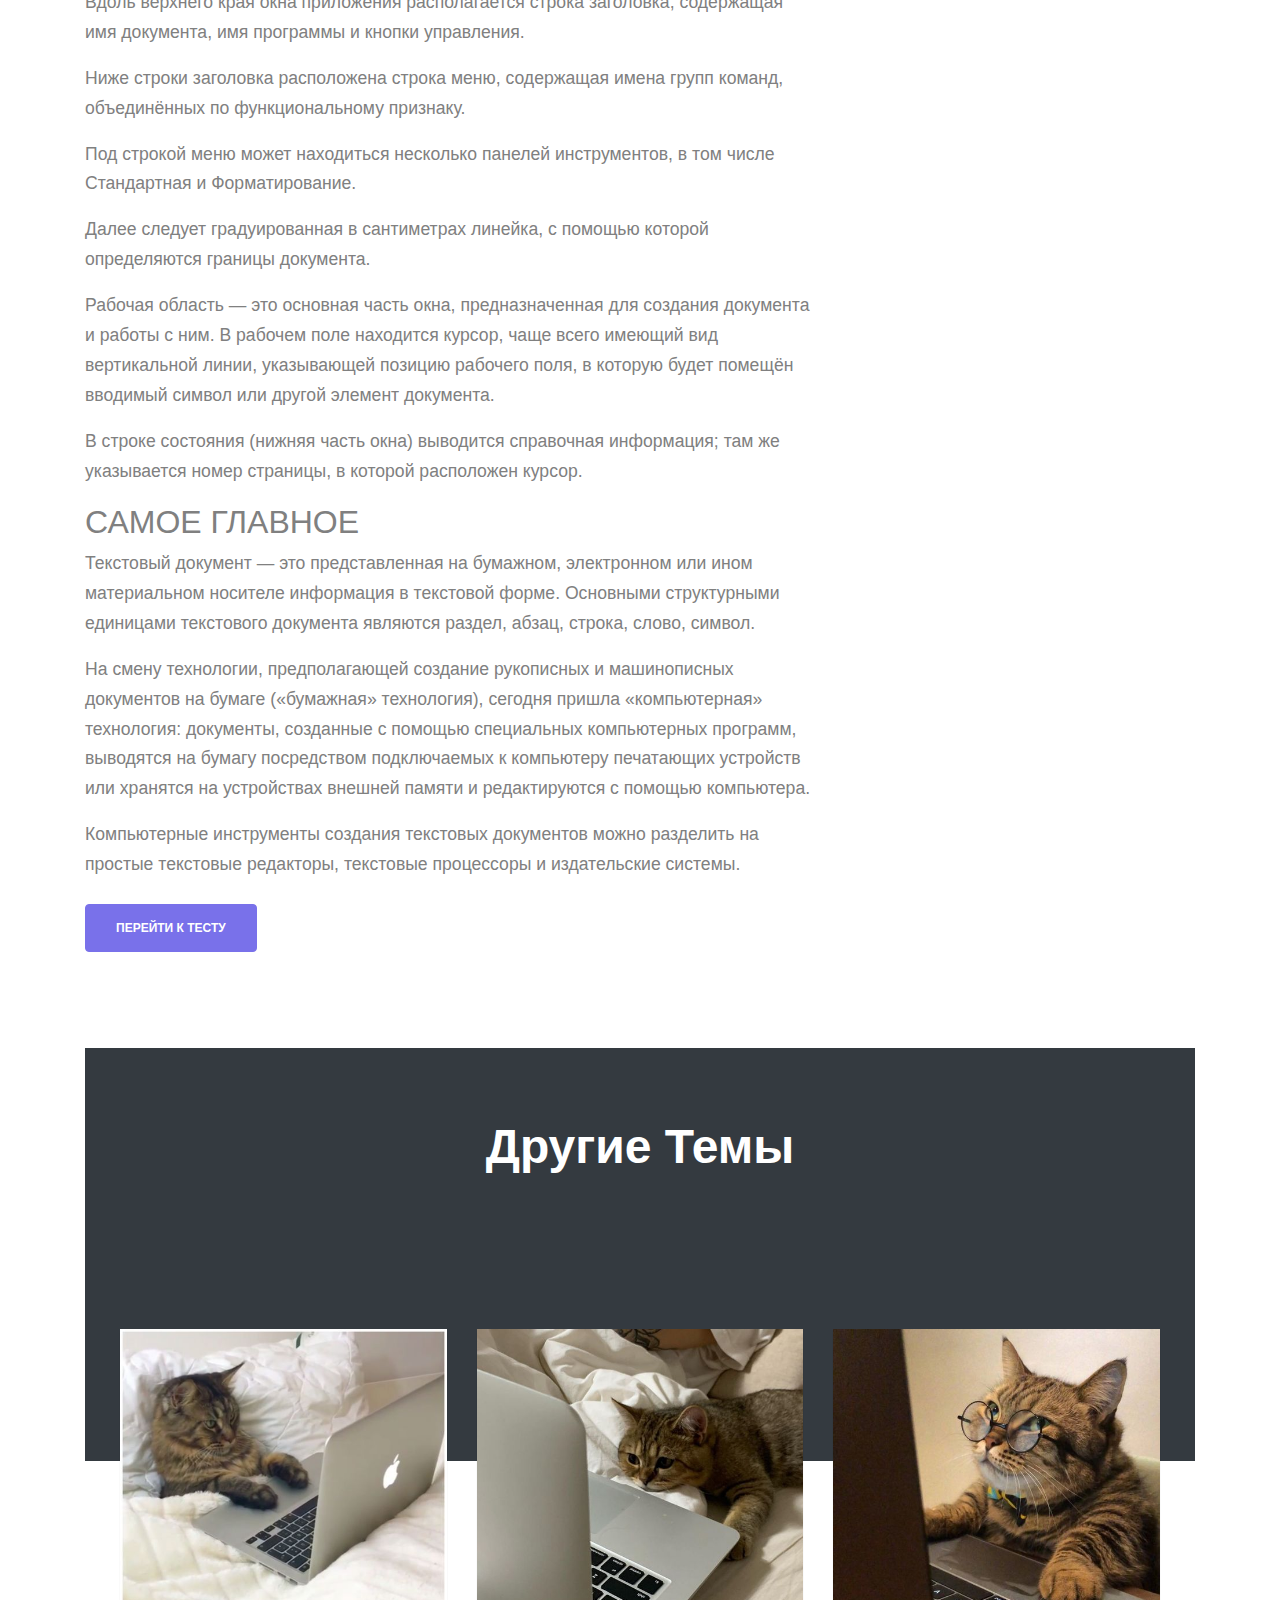
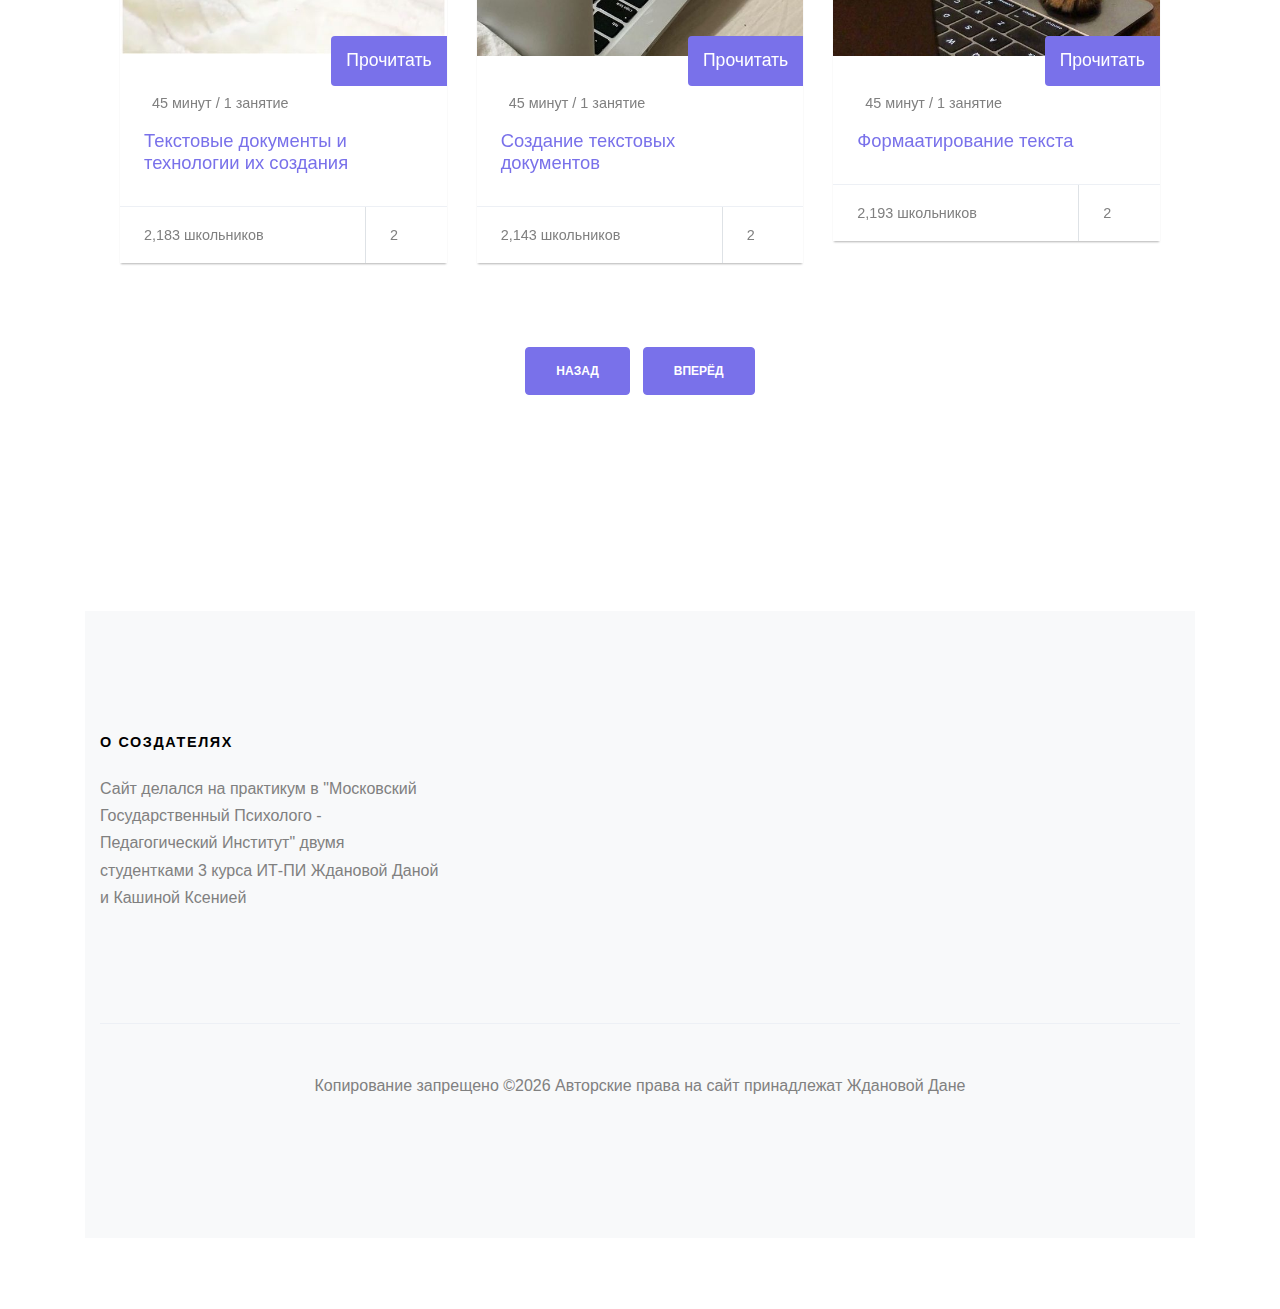
==== commit ab9e0d24: "rjhbejg" ====
--- a/course-single.html
+++ b/course-single.html
@@ -167,7 +167,7 @@
 
             
             
-              <p class="mt-4"><a href="test.html" class="btn btn-primary">Узнать результат</a></p>
+              <p class="mt-4"><a href="test.html" class="btn btn-primary">Перейти к тесту</a></p>
             </div>
       </div>
     </div>
